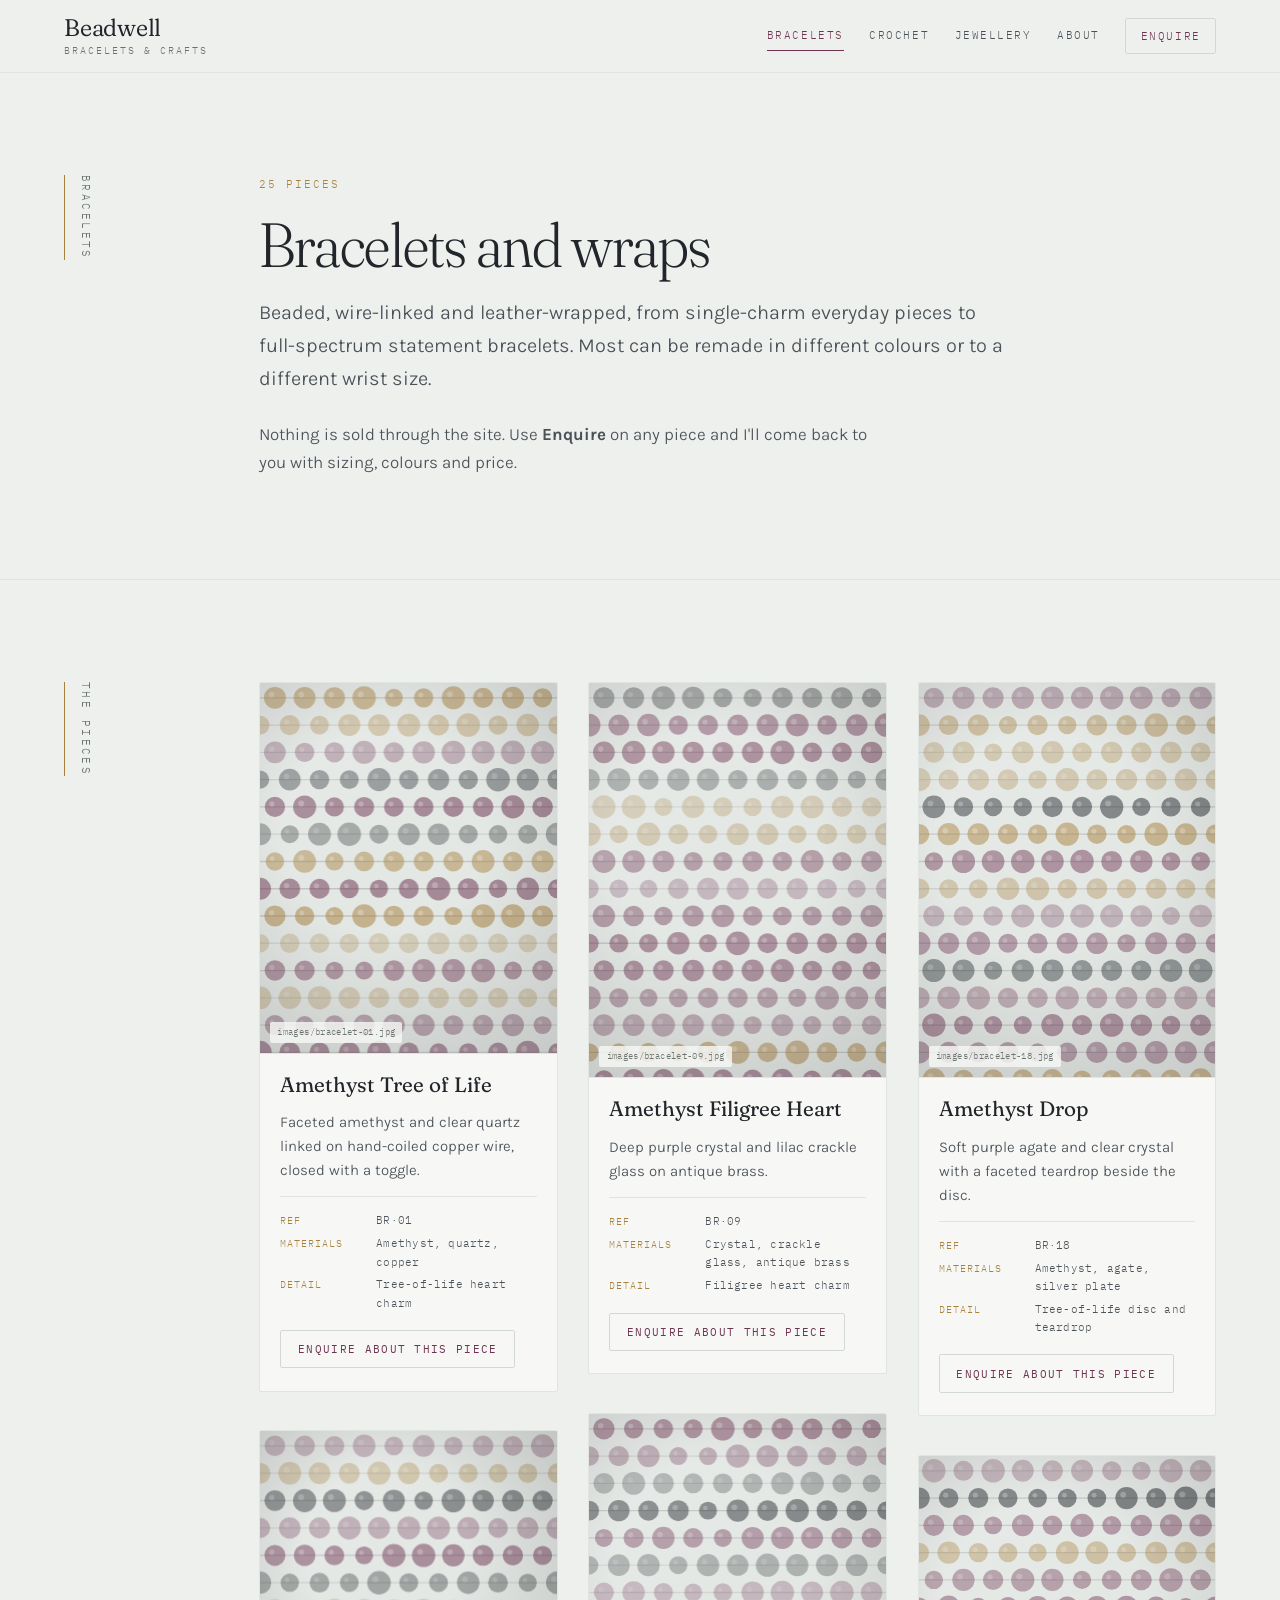
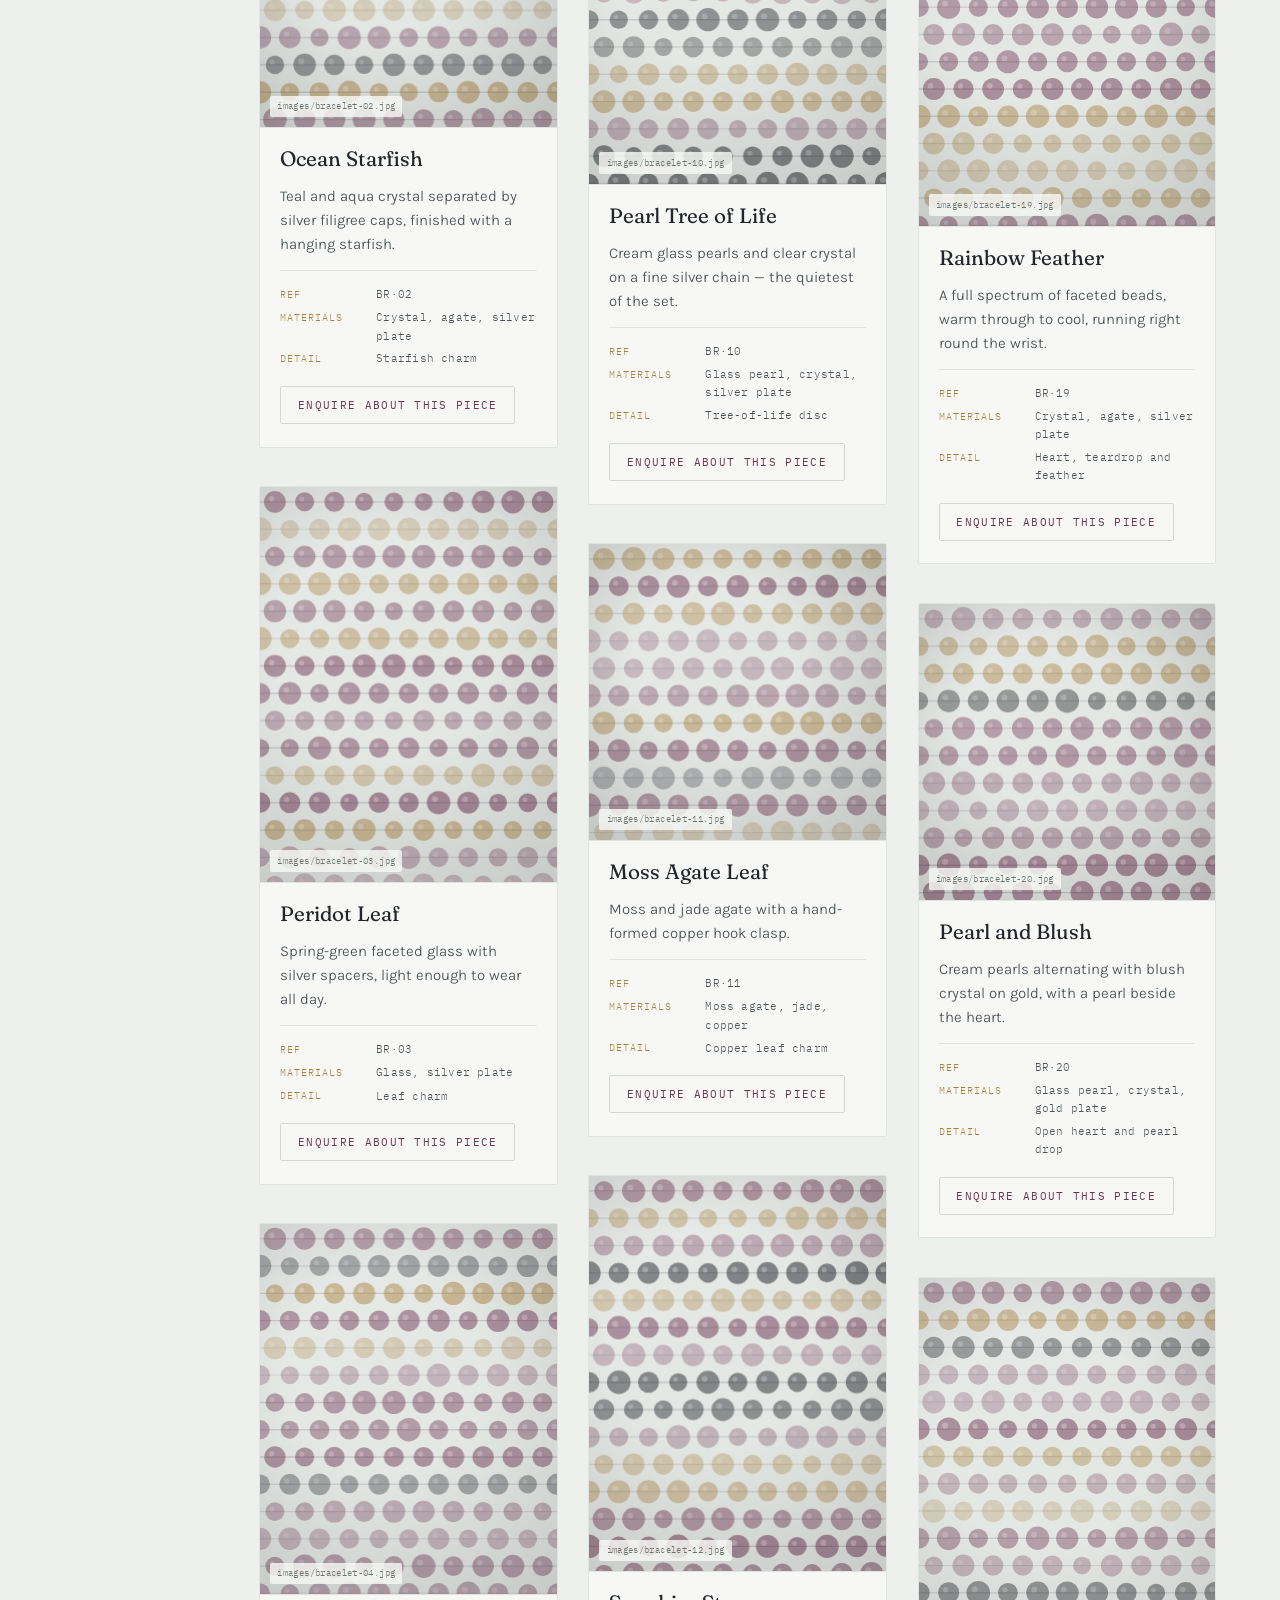
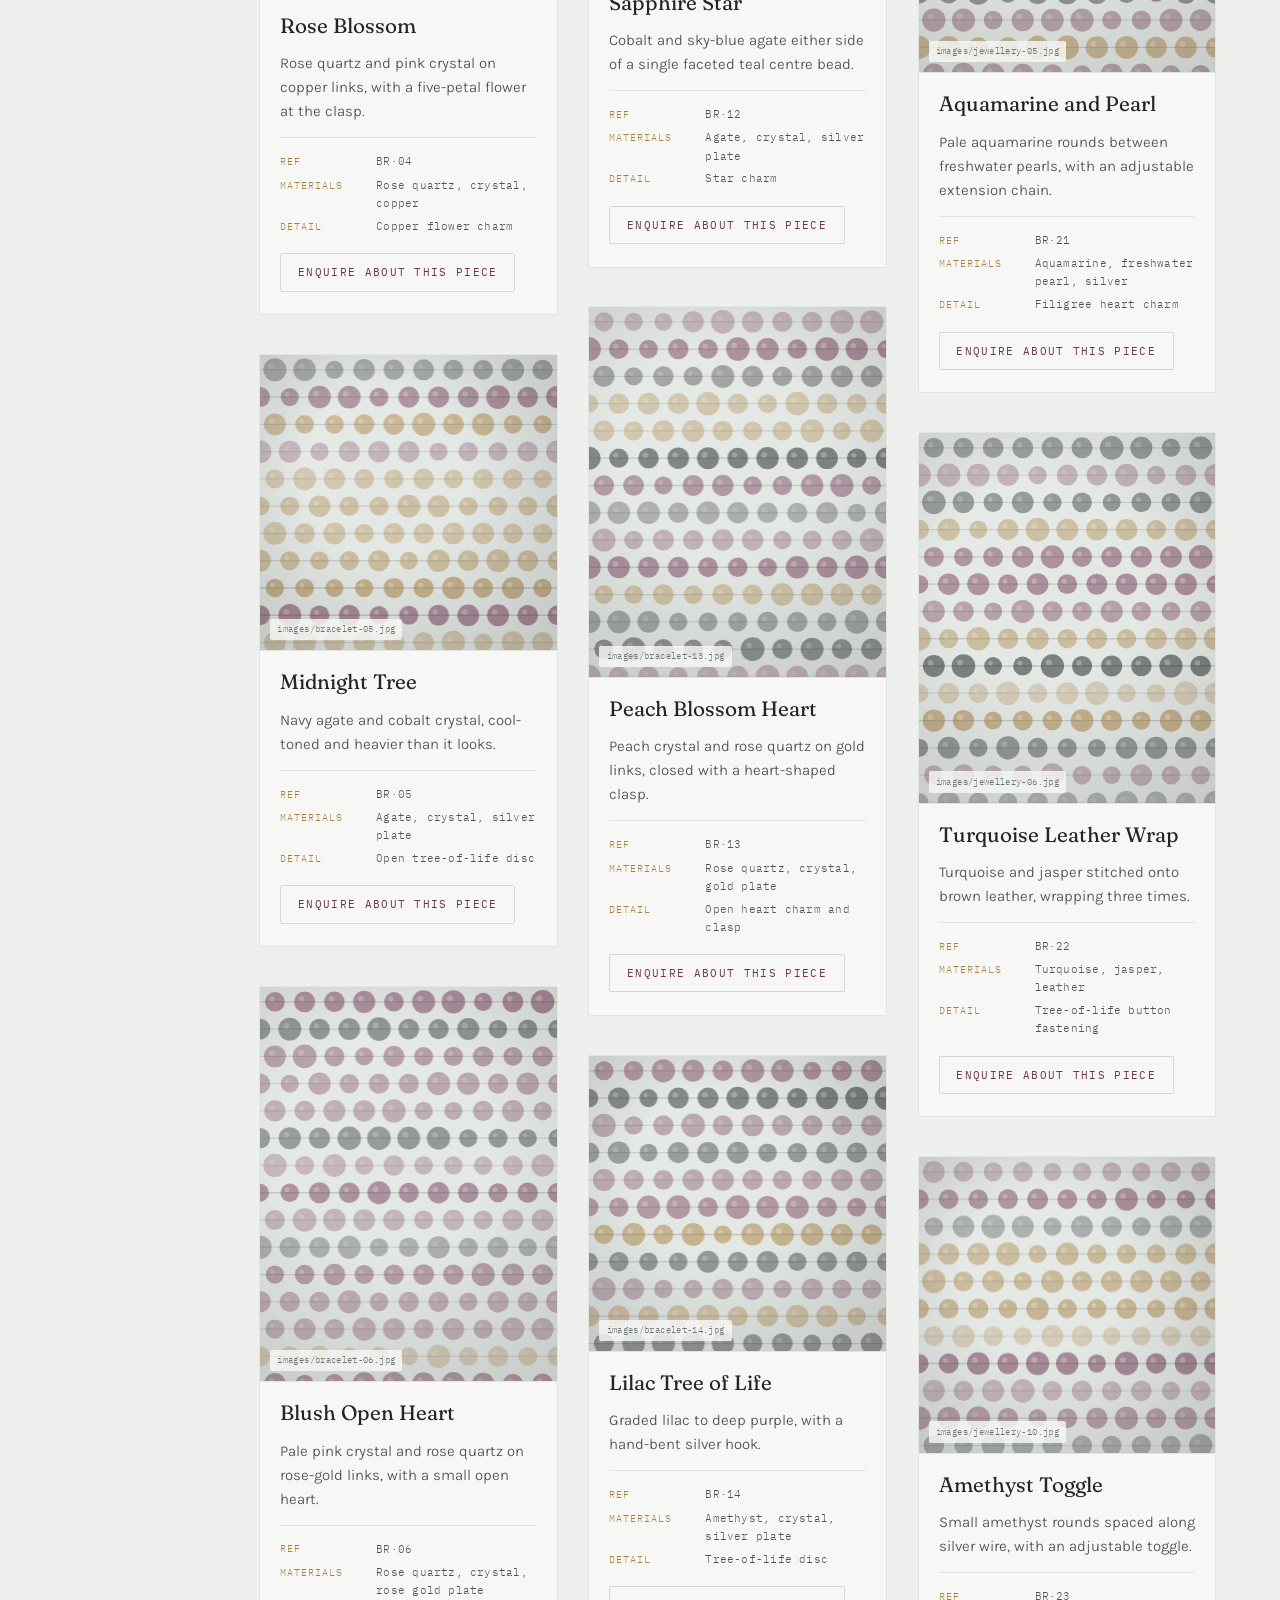
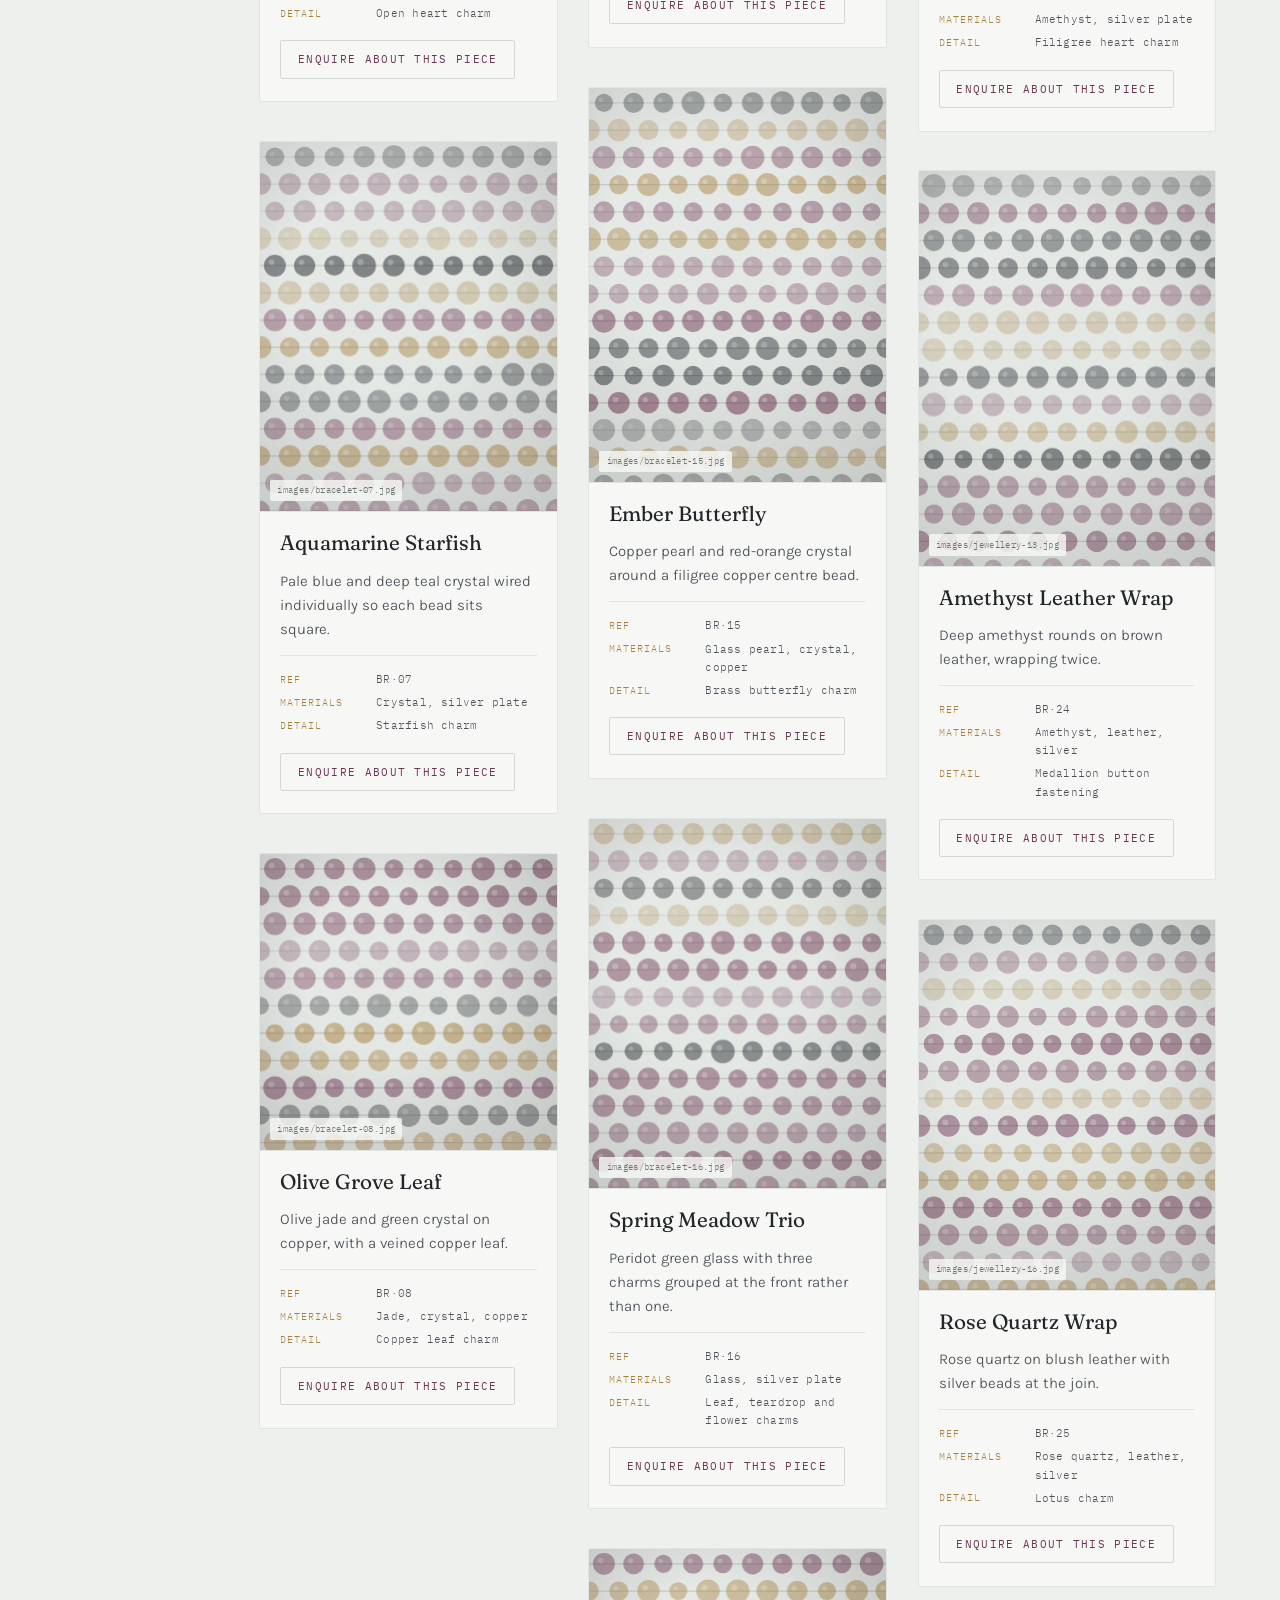
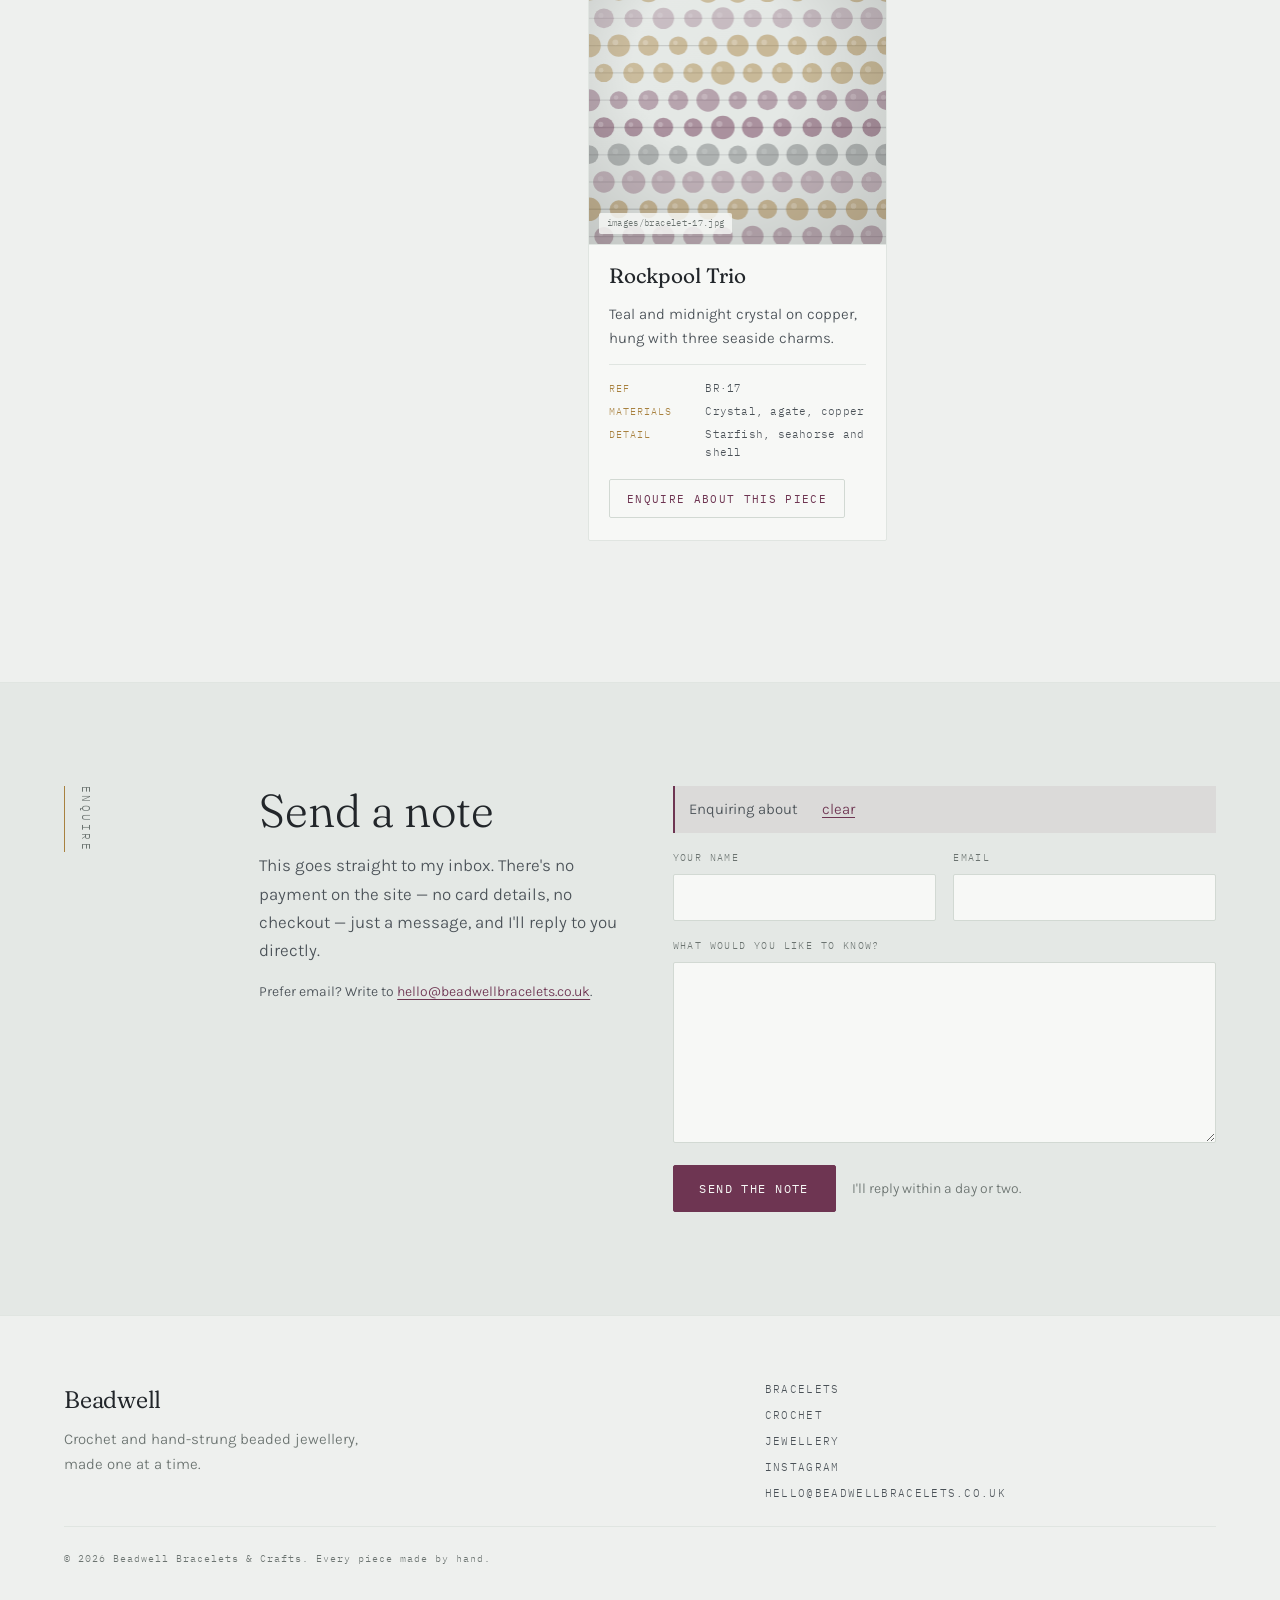
==== bracelets.html @ c95c4963 "Split the collection into a page per category The single filtered page becomes four:  - index.html  " ====
<!doctype html>
<html lang="en-GB">
<head>
<meta charset="utf-8">
<meta name="viewport" content="width=device-width, initial-scale=1">
<title>Bracelets — Beadwell Bracelets &amp; Crafts</title>
<meta name="description" content="Beaded, wire-linked and leather-wrapped, from single-charm everyday pieces to full-spectrum statement bracelets. Most can be remade in different colours or to a different wrist size.">
<meta name="theme-color" content="#EEF0EE">
<link rel="icon" href="data:image/svg+xml,%3Csvg xmlns='http://www.w3.org/2000/svg' viewBox='0 0 32 32'%3E%3Ccircle cx='16' cy='16' r='15' fill='%236E3552'/%3E%3Ccircle cx='16' cy='16' r='6.5' fill='none' stroke='%23EEF0EE' stroke-width='2.4'/%3E%3Ccircle cx='16' cy='5.5' r='2.6' fill='%23EEF0EE'/%3E%3C/svg%3E">
<link rel="preconnect" href="https://fonts.googleapis.com">
<link rel="preconnect" href="https://fonts.gstatic.com" crossorigin>
<link rel="stylesheet" href="https://fonts.googleapis.com/css2?family=Fraunces:SOFT,WONK,opsz,wght@0..100,0..1,9..144,300..700&family=Karla:wght@300..700&family=IBM+Plex+Mono:wght@400;500&display=swap">
<link rel="stylesheet" href="assets/style.css">
</head>
<body>

<a class="skip" href="#main">Skip to the main content</a>

<header class="site-head">
  <a class="wordmark" href="index.html">
    <span class="wordmark__main">Beadwell</span>
    <span class="wordmark__sub">Bracelets &amp; Crafts</span>
  </a>
  <nav class="site-nav" aria-label="Main">
    <a href="bracelets.html" aria-current="page">Bracelets</a>
    <a href="crochet.html">Crochet</a>
    <a href="jewellery.html">Jewellery</a>
    <a href="index.html#about">About</a>
    <a href="#enquire" class="nav-cta">Enquire</a>
  </nav>
</header>

<main id="main">

  <section class="section page-head">
    <div class="spine" aria-hidden="true"><span>Bracelets</span></div>
    <div class="section__body">
      <p class="eyebrow">25 pieces</p>
      <h1>Bracelets and wraps</h1>
      <p class="lede">Beaded, wire-linked and leather-wrapped, from single-charm everyday pieces to full-spectrum statement bracelets. Most can be remade in different colours or to a different wrist size.</p>
      <p class="note">Nothing is sold through the site. Use <strong>Enquire</strong> on any
        piece and I'll come back to you with sizing, colours and price.</p>
    </div>
  </section>

  <section class="section">
    <div class="spine" aria-hidden="true"><span>The pieces</span></div>
    <div class="section__body">
      <div class="grid">
        <article class="piece">
          <div class="piece__media ratio-45" style="--img:url('images/bracelet-01.jpg')">
            <canvas class="texture" data-texture="bead" data-seed="bracelet-01"></canvas>
            <span class="filehint">images/bracelet-01.jpg</span>
          </div>
          <div class="piece__body">
            <h3>Amethyst Tree of Life</h3>
            <p>Faceted amethyst and clear quartz linked on hand-coiled copper wire, closed with a toggle.</p>
            <dl class="spec">
              <div><dt>Ref</dt><dd>BR·01</dd></div>
              <div><dt>Materials</dt><dd>Amethyst, quartz, copper</dd></div>
              <div><dt>Detail</dt><dd>Tree-of-life heart charm</dd></div>
            </dl>
            <button type="button" class="enquire-btn" data-piece="Amethyst Tree of Life" data-ref="BR·01">Enquire about this piece</button>
          </div>
        </article>
        <article class="piece">
          <div class="piece__media ratio-11" style="--img:url('images/bracelet-02.jpg')">
            <canvas class="texture" data-texture="bead" data-seed="bracelet-02"></canvas>
            <span class="filehint">images/bracelet-02.jpg</span>
          </div>
          <div class="piece__body">
            <h3>Ocean Starfish</h3>
            <p>Teal and aqua crystal separated by silver filigree caps, finished with a hanging starfish.</p>
            <dl class="spec">
              <div><dt>Ref</dt><dd>BR·02</dd></div>
              <div><dt>Materials</dt><dd>Crystal, agate, silver plate</dd></div>
              <div><dt>Detail</dt><dd>Starfish charm</dd></div>
            </dl>
            <button type="button" class="enquire-btn" data-piece="Ocean Starfish" data-ref="BR·02">Enquire about this piece</button>
          </div>
        </article>
        <article class="piece">
          <div class="piece__media ratio-34" style="--img:url('images/bracelet-03.jpg')">
            <canvas class="texture" data-texture="bead" data-seed="bracelet-03"></canvas>
            <span class="filehint">images/bracelet-03.jpg</span>
          </div>
          <div class="piece__body">
            <h3>Peridot Leaf</h3>
            <p>Spring-green faceted glass with silver spacers, light enough to wear all day.</p>
            <dl class="spec">
              <div><dt>Ref</dt><dd>BR·03</dd></div>
              <div><dt>Materials</dt><dd>Glass, silver plate</dd></div>
              <div><dt>Detail</dt><dd>Leaf charm</dd></div>
            </dl>
            <button type="button" class="enquire-btn" data-piece="Peridot Leaf" data-ref="BR·03">Enquire about this piece</button>
          </div>
        </article>
        <article class="piece">
          <div class="piece__media ratio-45" style="--img:url('images/bracelet-04.jpg')">
            <canvas class="texture" data-texture="bead" data-seed="bracelet-04"></canvas>
            <span class="filehint">images/bracelet-04.jpg</span>
          </div>
          <div class="piece__body">
            <h3>Rose Blossom</h3>
            <p>Rose quartz and pink crystal on copper links, with a five-petal flower at the clasp.</p>
            <dl class="spec">
              <div><dt>Ref</dt><dd>BR·04</dd></div>
              <div><dt>Materials</dt><dd>Rose quartz, crystal, copper</dd></div>
              <div><dt>Detail</dt><dd>Copper flower charm</dd></div>
            </dl>
            <button type="button" class="enquire-btn" data-piece="Rose Blossom" data-ref="BR·04">Enquire about this piece</button>
          </div>
        </article>
        <article class="piece">
          <div class="piece__media ratio-11" style="--img:url('images/bracelet-05.jpg')">
            <canvas class="texture" data-texture="bead" data-seed="bracelet-05"></canvas>
            <span class="filehint">images/bracelet-05.jpg</span>
          </div>
          <div class="piece__body">
            <h3>Midnight Tree</h3>
            <p>Navy agate and cobalt crystal, cool-toned and heavier than it looks.</p>
            <dl class="spec">
              <div><dt>Ref</dt><dd>BR·05</dd></div>
              <div><dt>Materials</dt><dd>Agate, crystal, silver plate</dd></div>
              <div><dt>Detail</dt><dd>Open tree-of-life disc</dd></div>
            </dl>
            <button type="button" class="enquire-btn" data-piece="Midnight Tree" data-ref="BR·05">Enquire about this piece</button>
          </div>
        </article>
        <article class="piece">
          <div class="piece__media ratio-34" style="--img:url('images/bracelet-06.jpg')">
            <canvas class="texture" data-texture="bead" data-seed="bracelet-06"></canvas>
            <span class="filehint">images/bracelet-06.jpg</span>
          </div>
          <div class="piece__body">
            <h3>Blush Open Heart</h3>
            <p>Pale pink crystal and rose quartz on rose-gold links, with a small open heart.</p>
            <dl class="spec">
              <div><dt>Ref</dt><dd>BR·06</dd></div>
              <div><dt>Materials</dt><dd>Rose quartz, crystal, rose gold plate</dd></div>
              <div><dt>Detail</dt><dd>Open heart charm</dd></div>
            </dl>
            <button type="button" class="enquire-btn" data-piece="Blush Open Heart" data-ref="BR·06">Enquire about this piece</button>
          </div>
        </article>
        <article class="piece">
          <div class="piece__media ratio-45" style="--img:url('images/bracelet-07.jpg')">
            <canvas class="texture" data-texture="bead" data-seed="bracelet-07"></canvas>
            <span class="filehint">images/bracelet-07.jpg</span>
          </div>
          <div class="piece__body">
            <h3>Aquamarine Starfish</h3>
            <p>Pale blue and deep teal crystal wired individually so each bead sits square.</p>
            <dl class="spec">
              <div><dt>Ref</dt><dd>BR·07</dd></div>
              <div><dt>Materials</dt><dd>Crystal, silver plate</dd></div>
              <div><dt>Detail</dt><dd>Starfish charm</dd></div>
            </dl>
            <button type="button" class="enquire-btn" data-piece="Aquamarine Starfish" data-ref="BR·07">Enquire about this piece</button>
          </div>
        </article>
        <article class="piece">
          <div class="piece__media ratio-11" style="--img:url('images/bracelet-08.jpg')">
            <canvas class="texture" data-texture="bead" data-seed="bracelet-08"></canvas>
            <span class="filehint">images/bracelet-08.jpg</span>
          </div>
          <div class="piece__body">
            <h3>Olive Grove Leaf</h3>
            <p>Olive jade and green crystal on copper, with a veined copper leaf.</p>
            <dl class="spec">
              <div><dt>Ref</dt><dd>BR·08</dd></div>
              <div><dt>Materials</dt><dd>Jade, crystal, copper</dd></div>
              <div><dt>Detail</dt><dd>Copper leaf charm</dd></div>
            </dl>
            <button type="button" class="enquire-btn" data-piece="Olive Grove Leaf" data-ref="BR·08">Enquire about this piece</button>
          </div>
        </article>
        <article class="piece">
          <div class="piece__media ratio-34" style="--img:url('images/bracelet-09.jpg')">
            <canvas class="texture" data-texture="bead" data-seed="bracelet-09"></canvas>
            <span class="filehint">images/bracelet-09.jpg</span>
          </div>
          <div class="piece__body">
            <h3>Amethyst Filigree Heart</h3>
            <p>Deep purple crystal and lilac crackle glass on antique brass.</p>
            <dl class="spec">
              <div><dt>Ref</dt><dd>BR·09</dd></div>
              <div><dt>Materials</dt><dd>Crystal, crackle glass, antique brass</dd></div>
              <div><dt>Detail</dt><dd>Filigree heart charm</dd></div>
            </dl>
            <button type="button" class="enquire-btn" data-piece="Amethyst Filigree Heart" data-ref="BR·09">Enquire about this piece</button>
          </div>
        </article>
        <article class="piece">
          <div class="piece__media ratio-45" style="--img:url('images/bracelet-10.jpg')">
            <canvas class="texture" data-texture="bead" data-seed="bracelet-10"></canvas>
            <span class="filehint">images/bracelet-10.jpg</span>
          </div>
          <div class="piece__body">
            <h3>Pearl Tree of Life</h3>
            <p>Cream glass pearls and clear crystal on a fine silver chain — the quietest of the set.</p>
            <dl class="spec">
              <div><dt>Ref</dt><dd>BR·10</dd></div>
              <div><dt>Materials</dt><dd>Glass pearl, crystal, silver plate</dd></div>
              <div><dt>Detail</dt><dd>Tree-of-life disc</dd></div>
            </dl>
            <button type="button" class="enquire-btn" data-piece="Pearl Tree of Life" data-ref="BR·10">Enquire about this piece</button>
          </div>
        </article>
        <article class="piece">
          <div class="piece__media ratio-11" style="--img:url('images/bracelet-11.jpg')">
            <canvas class="texture" data-texture="bead" data-seed="bracelet-11"></canvas>
            <span class="filehint">images/bracelet-11.jpg</span>
          </div>
          <div class="piece__body">
            <h3>Moss Agate Leaf</h3>
            <p>Moss and jade agate with a hand-formed copper hook clasp.</p>
            <dl class="spec">
              <div><dt>Ref</dt><dd>BR·11</dd></div>
              <div><dt>Materials</dt><dd>Moss agate, jade, copper</dd></div>
              <div><dt>Detail</dt><dd>Copper leaf charm</dd></div>
            </dl>
            <button type="button" class="enquire-btn" data-piece="Moss Agate Leaf" data-ref="BR·11">Enquire about this piece</button>
          </div>
        </article>
        <article class="piece">
          <div class="piece__media ratio-34" style="--img:url('images/bracelet-12.jpg')">
            <canvas class="texture" data-texture="bead" data-seed="bracelet-12"></canvas>
            <span class="filehint">images/bracelet-12.jpg</span>
          </div>
          <div class="piece__body">
            <h3>Sapphire Star</h3>
            <p>Cobalt and sky-blue agate either side of a single faceted teal centre bead.</p>
            <dl class="spec">
              <div><dt>Ref</dt><dd>BR·12</dd></div>
              <div><dt>Materials</dt><dd>Agate, crystal, silver plate</dd></div>
              <div><dt>Detail</dt><dd>Star charm</dd></div>
            </dl>
            <button type="button" class="enquire-btn" data-piece="Sapphire Star" data-ref="BR·12">Enquire about this piece</button>
          </div>
        </article>
        <article class="piece">
          <div class="piece__media ratio-45" style="--img:url('images/bracelet-13.jpg')">
            <canvas class="texture" data-texture="bead" data-seed="bracelet-13"></canvas>
            <span class="filehint">images/bracelet-13.jpg</span>
          </div>
          <div class="piece__body">
            <h3>Peach Blossom Heart</h3>
            <p>Peach crystal and rose quartz on gold links, closed with a heart-shaped clasp.</p>
            <dl class="spec">
              <div><dt>Ref</dt><dd>BR·13</dd></div>
              <div><dt>Materials</dt><dd>Rose quartz, crystal, gold plate</dd></div>
              <div><dt>Detail</dt><dd>Open heart charm and clasp</dd></div>
            </dl>
            <button type="button" class="enquire-btn" data-piece="Peach Blossom Heart" data-ref="BR·13">Enquire about this piece</button>
          </div>
        </article>
        <article class="piece">
          <div class="piece__media ratio-11" style="--img:url('images/bracelet-14.jpg')">
            <canvas class="texture" data-texture="bead" data-seed="bracelet-14"></canvas>
            <span class="filehint">images/bracelet-14.jpg</span>
          </div>
          <div class="piece__body">
            <h3>Lilac Tree of Life</h3>
            <p>Graded lilac to deep purple, with a hand-bent silver hook.</p>
            <dl class="spec">
              <div><dt>Ref</dt><dd>BR·14</dd></div>
              <div><dt>Materials</dt><dd>Amethyst, crystal, silver plate</dd></div>
              <div><dt>Detail</dt><dd>Tree-of-life disc</dd></div>
            </dl>
            <button type="button" class="enquire-btn" data-piece="Lilac Tree of Life" data-ref="BR·14">Enquire about this piece</button>
          </div>
        </article>
        <article class="piece">
          <div class="piece__media ratio-34" style="--img:url('images/bracelet-15.jpg')">
            <canvas class="texture" data-texture="bead" data-seed="bracelet-15"></canvas>
            <span class="filehint">images/bracelet-15.jpg</span>
          </div>
          <div class="piece__body">
            <h3>Ember Butterfly</h3>
            <p>Copper pearl and red-orange crystal around a filigree copper centre bead.</p>
            <dl class="spec">
              <div><dt>Ref</dt><dd>BR·15</dd></div>
              <div><dt>Materials</dt><dd>Glass pearl, crystal, copper</dd></div>
              <div><dt>Detail</dt><dd>Brass butterfly charm</dd></div>
            </dl>
            <button type="button" class="enquire-btn" data-piece="Ember Butterfly" data-ref="BR·15">Enquire about this piece</button>
          </div>
        </article>
        <article class="piece">
          <div class="piece__media ratio-45" style="--img:url('images/bracelet-16.jpg')">
            <canvas class="texture" data-texture="bead" data-seed="bracelet-16"></canvas>
            <span class="filehint">images/bracelet-16.jpg</span>
          </div>
          <div class="piece__body">
            <h3>Spring Meadow Trio</h3>
            <p>Peridot green glass with three charms grouped at the front rather than one.</p>
            <dl class="spec">
              <div><dt>Ref</dt><dd>BR·16</dd></div>
              <div><dt>Materials</dt><dd>Glass, silver plate</dd></div>
              <div><dt>Detail</dt><dd>Leaf, teardrop and flower charms</dd></div>
            </dl>
            <button type="button" class="enquire-btn" data-piece="Spring Meadow Trio" data-ref="BR·16">Enquire about this piece</button>
          </div>
        </article>
        <article class="piece">
          <div class="piece__media ratio-11" style="--img:url('images/bracelet-17.jpg')">
            <canvas class="texture" data-texture="bead" data-seed="bracelet-17"></canvas>
            <span class="filehint">images/bracelet-17.jpg</span>
          </div>
          <div class="piece__body">
            <h3>Rockpool Trio</h3>
            <p>Teal and midnight crystal on copper, hung with three seaside charms.</p>
            <dl class="spec">
              <div><dt>Ref</dt><dd>BR·17</dd></div>
              <div><dt>Materials</dt><dd>Crystal, agate, copper</dd></div>
              <div><dt>Detail</dt><dd>Starfish, seahorse and shell</dd></div>
            </dl>
            <button type="button" class="enquire-btn" data-piece="Rockpool Trio" data-ref="BR·17">Enquire about this piece</button>
          </div>
        </article>
        <article class="piece">
          <div class="piece__media ratio-34" style="--img:url('images/bracelet-18.jpg')">
            <canvas class="texture" data-texture="bead" data-seed="bracelet-18"></canvas>
            <span class="filehint">images/bracelet-18.jpg</span>
          </div>
          <div class="piece__body">
            <h3>Amethyst Drop</h3>
            <p>Soft purple agate and clear crystal with a faceted teardrop beside the disc.</p>
            <dl class="spec">
              <div><dt>Ref</dt><dd>BR·18</dd></div>
              <div><dt>Materials</dt><dd>Amethyst, agate, silver plate</dd></div>
              <div><dt>Detail</dt><dd>Tree-of-life disc and teardrop</dd></div>
            </dl>
            <button type="button" class="enquire-btn" data-piece="Amethyst Drop" data-ref="BR·18">Enquire about this piece</button>
          </div>
        </article>
        <article class="piece">
          <div class="piece__media ratio-45" style="--img:url('images/bracelet-19.jpg')">
            <canvas class="texture" data-texture="bead" data-seed="bracelet-19"></canvas>
            <span class="filehint">images/bracelet-19.jpg</span>
          </div>
          <div class="piece__body">
            <h3>Rainbow Feather</h3>
            <p>A full spectrum of faceted beads, warm through to cool, running right round the wrist.</p>
            <dl class="spec">
              <div><dt>Ref</dt><dd>BR·19</dd></div>
              <div><dt>Materials</dt><dd>Crystal, agate, silver plate</dd></div>
              <div><dt>Detail</dt><dd>Heart, teardrop and feather</dd></div>
            </dl>
            <button type="button" class="enquire-btn" data-piece="Rainbow Feather" data-ref="BR·19">Enquire about this piece</button>
          </div>
        </article>
        <article class="piece">
          <div class="piece__media ratio-11" style="--img:url('images/bracelet-20.jpg')">
            <canvas class="texture" data-texture="bead" data-seed="bracelet-20"></canvas>
            <span class="filehint">images/bracelet-20.jpg</span>
          </div>
          <div class="piece__body">
            <h3>Pearl and Blush</h3>
            <p>Cream pearls alternating with blush crystal on gold, with a pearl beside the heart.</p>
            <dl class="spec">
              <div><dt>Ref</dt><dd>BR·20</dd></div>
              <div><dt>Materials</dt><dd>Glass pearl, crystal, gold plate</dd></div>
              <div><dt>Detail</dt><dd>Open heart and pearl drop</dd></div>
            </dl>
            <button type="button" class="enquire-btn" data-piece="Pearl and Blush" data-ref="BR·20">Enquire about this piece</button>
          </div>
        </article>
        <article class="piece">
          <div class="piece__media ratio-34" style="--img:url('images/jewellery-05.jpg')">
            <canvas class="texture" data-texture="bead" data-seed="jewellery-05"></canvas>
            <span class="filehint">images/jewellery-05.jpg</span>
          </div>
          <div class="piece__body">
            <h3>Aquamarine and Pearl</h3>
            <p>Pale aquamarine rounds between freshwater pearls, with an adjustable extension chain.</p>
            <dl class="spec">
              <div><dt>Ref</dt><dd>BR·21</dd></div>
              <div><dt>Materials</dt><dd>Aquamarine, freshwater pearl, silver</dd></div>
              <div><dt>Detail</dt><dd>Filigree heart charm</dd></div>
            </dl>
            <button type="button" class="enquire-btn" data-piece="Aquamarine and Pearl" data-ref="BR·21">Enquire about this piece</button>
          </div>
        </article>
        <article class="piece">
          <div class="piece__media ratio-45" style="--img:url('images/jewellery-06.jpg')">
            <canvas class="texture" data-texture="bead" data-seed="jewellery-06"></canvas>
            <span class="filehint">images/jewellery-06.jpg</span>
          </div>
          <div class="piece__body">
            <h3>Turquoise Leather Wrap</h3>
            <p>Turquoise and jasper stitched onto brown leather, wrapping three times.</p>
            <dl class="spec">
              <div><dt>Ref</dt><dd>BR·22</dd></div>
              <div><dt>Materials</dt><dd>Turquoise, jasper, leather</dd></div>
              <div><dt>Detail</dt><dd>Tree-of-life button fastening</dd></div>
            </dl>
            <button type="button" class="enquire-btn" data-piece="Turquoise Leather Wrap" data-ref="BR·22">Enquire about this piece</button>
          </div>
        </article>
        <article class="piece">
          <div class="piece__media ratio-11" style="--img:url('images/jewellery-10.jpg')">
            <canvas class="texture" data-texture="bead" data-seed="jewellery-10"></canvas>
            <span class="filehint">images/jewellery-10.jpg</span>
          </div>
          <div class="piece__body">
            <h3>Amethyst Toggle</h3>
            <p>Small amethyst rounds spaced along silver wire, with an adjustable toggle.</p>
            <dl class="spec">
              <div><dt>Ref</dt><dd>BR·23</dd></div>
              <div><dt>Materials</dt><dd>Amethyst, silver plate</dd></div>
              <div><dt>Detail</dt><dd>Filigree heart charm</dd></div>
            </dl>
            <button type="button" class="enquire-btn" data-piece="Amethyst Toggle" data-ref="BR·23">Enquire about this piece</button>
          </div>
        </article>
        <article class="piece">
          <div class="piece__media ratio-34" style="--img:url('images/jewellery-13.jpg')">
            <canvas class="texture" data-texture="bead" data-seed="jewellery-13"></canvas>
            <span class="filehint">images/jewellery-13.jpg</span>
          </div>
          <div class="piece__body">
            <h3>Amethyst Leather Wrap</h3>
            <p>Deep amethyst rounds on brown leather, wrapping twice.</p>
            <dl class="spec">
              <div><dt>Ref</dt><dd>BR·24</dd></div>
              <div><dt>Materials</dt><dd>Amethyst, leather, silver</dd></div>
              <div><dt>Detail</dt><dd>Medallion button fastening</dd></div>
            </dl>
            <button type="button" class="enquire-btn" data-piece="Amethyst Leather Wrap" data-ref="BR·24">Enquire about this piece</button>
          </div>
        </article>
        <article class="piece">
          <div class="piece__media ratio-45" style="--img:url('images/jewellery-16.jpg')">
            <canvas class="texture" data-texture="bead" data-seed="jewellery-16"></canvas>
            <span class="filehint">images/jewellery-16.jpg</span>
          </div>
          <div class="piece__body">
            <h3>Rose Quartz Wrap</h3>
            <p>Rose quartz on blush leather with silver beads at the join.</p>
            <dl class="spec">
              <div><dt>Ref</dt><dd>BR·25</dd></div>
              <div><dt>Materials</dt><dd>Rose quartz, leather, silver</dd></div>
              <div><dt>Detail</dt><dd>Lotus charm</dd></div>
            </dl>
            <button type="button" class="enquire-btn" data-piece="Rose Quartz Wrap" data-ref="BR·25">Enquire about this piece</button>
          </div>
        </article>
      </div>
    </div>
  </section>

  <section id="enquire" class="section section--alt">
    <div class="spine" aria-hidden="true"><span>Enquire</span></div>
    <div class="section__body enquire">
      <div class="enquire__intro">
        <h2>Send a note</h2>
        <p>This goes straight to my inbox. There's no payment on the site — no card
          details, no checkout — just a message, and I'll reply to you directly.</p>
        <p class="fineprint">Prefer email? Write to
          <!-- EDIT: swap this for your real address. -->
          <a href="mailto:hello@beadwellbracelets.co.uk">hello@beadwellbracelets.co.uk</a>.</p>
      </div>

      <form class="form" name="enquiry" method="POST" data-netlify="true" netlify-honeypot="bot-field" action="/thanks.html">
        <input type="hidden" name="form-name" value="enquiry">
        <p class="hp"><label>Leave this empty <input name="bot-field" tabindex="-1" autocomplete="off"></label></p>

        <div class="field-row" id="about-piece" hidden>
          <p class="about-piece__label">
            Enquiring about <strong id="about-piece__name"></strong>
            <span class="mono" id="about-piece__ref"></span>
            <button type="button" class="linkish" id="clear-piece">clear</button>
          </p>
          <input type="hidden" name="piece" id="piece-field" value="">
        </div>

        <div class="field-row two">
          <p class="field">
            <label for="name">Your name</label>
            <input id="name" name="name" type="text" autocomplete="name" required>
          </p>
          <p class="field">
            <label for="email">Email</label>
            <input id="email" name="email" type="email" autocomplete="email" required>
          </p>
        </div>

        <p class="field">
          <label for="message">What would you like to know?</label>
          <textarea id="message" name="message" rows="6" required></textarea>
        </p>

        <div class="form__foot">
          <button type="submit" class="btn btn--solid">Send the note</button>
          <span class="fineprint">I'll reply within a day or two.</span>
        </div>
        <p class="form__status" id="form-status" role="status" hidden></p>
      </form>
    </div>
  </section>

</main>

<footer class="site-foot">
  <div class="site-foot__brand">
    <span class="wordmark__main">Beadwell</span>
    <p>Crochet and hand-strung beaded jewellery, made one at a time.</p>
  </div>
  <nav class="site-foot__links" aria-label="Footer">
    <a href="bracelets.html">Bracelets</a>
    <a href="crochet.html">Crochet</a>
    <a href="jewellery.html">Jewellery</a>
    <!-- EDIT: point this at your real Instagram handle, or delete the line. -->
    <a href="https://instagram.com/" rel="me noopener" target="_blank">Instagram</a>
    <a href="mailto:hello@beadwellbracelets.co.uk">hello@beadwellbracelets.co.uk</a>
  </nav>
  <p class="site-foot__legal">© <span id="year">2026</span> Beadwell Bracelets &amp; Crafts. Every piece made by hand.</p>
</footer>

<script src="assets/app.js"></script>
</body>
</html>
---- assets/style.css ----
/* ============================================================
   Beadwell Bracelets & Crafts
   Palette is defined once as tokens below. Change a colour here
   and it changes everywhere on the site.
   ============================================================ */

:root {
  /* Light — cool chalk ground, damson accent, brass hairlines */
  --paper:      #EEF0EE;
  --paper-2:    #E4E8E5;
  --card:       #F7F8F6;
  --ink:        #22262A;
  --ink-soft:   #4A5157;
  --muted:      #6B7370;
  --line:       #D2D9D3;
  --line-soft:  #E0E5E1;
  --accent:     #6E3552;
  --accent-ink: #F7F8F6;   /* text on top of --accent */
  --accent-dim: #8E5271;
  --brass:      #A8813F;

  --font-display: "Fraunces", "Iowan Old Style", Georgia, serif;
  --font-body:    "Karla", "Helvetica Neue", Arial, sans-serif;
  --font-mono:    "IBM Plex Mono", ui-monospace, "SFMono-Regular", Menlo, monospace;

  --measure: 62ch;
  --gutter: clamp(1.25rem, 5vw, 5rem);
  --gap: clamp(1.25rem, 2.4vw, 2rem);
  --radius: 2px;

  color-scheme: light;
}

/* Dark: applies for a dark OS unless the viewer explicitly chose light */
@media (prefers-color-scheme: dark) {
  :root:not([data-theme="light"]) {
    --paper:      #15181A;
    --paper-2:    #1B1F21;
    --card:       #1F2426;
    --ink:        #E7EBE8;
    --ink-soft:   #BFC7C2;
    --muted:      #939C97;
    --line:       #2E3538;
    --line-soft:  #262C2E;
    --accent:     #D294B1;
    --accent-ink: #1A1013;
    --accent-dim: #B97D9C;
    --brass:      #C9A566;
    color-scheme: dark;
  }
}

/* ...and again for an explicit dark choice, so the toggle wins either way */
:root[data-theme="dark"] {
  --paper:      #15181A;
  --paper-2:    #1B1F21;
  --card:       #1F2426;
  --ink:        #E7EBE8;
  --ink-soft:   #BFC7C2;
  --muted:      #939C97;
  --line:       #2E3538;
  --line-soft:  #262C2E;
  --accent:     #D294B1;
  --accent-ink: #1A1013;
  --accent-dim: #B97D9C;
  --brass:      #C9A566;
  color-scheme: dark;
}

/* ── Base ──────────────────────────────────────────────── */

*, *::before, *::after { box-sizing: border-box; }

html { scroll-behavior: smooth; scroll-padding-top: 5.5rem; }

body {
  margin: 0;
  background: var(--paper);
  color: var(--ink);
  font-family: var(--font-body);
  font-size: 1.0625rem;
  line-height: 1.65;
  font-weight: 350;
  -webkit-font-smoothing: antialiased;
}

h1, h2, h3 {
  font-family: var(--font-display);
  font-weight: 400;
  font-variation-settings: "SOFT" 40, "WONK" 1;
  line-height: 1.08;
  text-wrap: balance;
  margin: 0;
}

p { margin: 0; }
img { max-width: 100%; display: block; }

a { color: var(--accent); text-decoration-thickness: 1px; text-underline-offset: 3px; }
a:hover { color: var(--accent-dim); }

:focus-visible {
  outline: 2px solid var(--accent);
  outline-offset: 3px;
  border-radius: var(--radius);
}

.skip {
  position: absolute; left: -9999px;
  background: var(--accent); color: var(--accent-ink);
  padding: .75rem 1rem; z-index: 100;
}
.skip:focus { left: 1rem; top: 1rem; }

/* ── Small shared bits ─────────────────────────────────── */

.eyebrow {
  font-family: var(--font-mono);
  font-size: .6875rem;
  letter-spacing: .18em;
  text-transform: uppercase;
  color: var(--brass);
  margin: 0;
}

.mono { font-family: var(--font-mono); font-size: .7rem; letter-spacing: .06em; }

.note, .lede { color: var(--ink-soft); max-width: var(--measure); }
.lede { font-size: clamp(1.0625rem, 1.6vw, 1.25rem); }

.fineprint { font-size: .875rem; color: var(--muted); }

.linkish {
  background: none; border: 0; padding: 0;
  font: inherit; color: var(--accent); cursor: pointer;
  text-decoration: underline; text-underline-offset: 3px;
}

.btn {
  display: inline-flex; align-items: center; justify-content: center;
  font-family: var(--font-mono);
  font-size: .75rem; letter-spacing: .12em; text-transform: uppercase;
  padding: .95rem 1.6rem;
  border-radius: var(--radius);
  border: 1px solid var(--accent);
  text-decoration: none;
  cursor: pointer;
  transition: background-color .2s ease, color .2s ease, transform .2s ease;
}
.btn--solid { background: var(--accent); color: var(--accent-ink); }
.btn--solid:hover { background: var(--accent-dim); border-color: var(--accent-dim); color: var(--accent-ink); transform: translateY(-1px); }
.btn--ghost { background: transparent; color: var(--accent); }
.btn--ghost:hover { background: color-mix(in srgb, var(--accent) 10%, transparent); color: var(--accent); }

/* ── Header ────────────────────────────────────────────── */

.site-head {
  position: sticky; top: 0; z-index: 50;
  display: flex; align-items: center; justify-content: space-between;
  gap: 1rem;
  padding: 1rem var(--gutter);
  background: color-mix(in srgb, var(--paper) 88%, transparent);
  backdrop-filter: blur(10px);
  border-bottom: 1px solid var(--line-soft);
}

.wordmark { text-decoration: none; color: var(--ink); display: grid; line-height: 1; }
.wordmark__main {
  font-family: var(--font-display);
  font-variation-settings: "SOFT" 60, "WONK" 1, "opsz" 40;
  font-size: 1.5rem; letter-spacing: -.01em;
}
.wordmark__sub {
  font-family: var(--font-mono);
  font-size: .625rem; letter-spacing: .2em; text-transform: uppercase;
  color: var(--muted); margin-top: .35rem;
}

.site-nav { display: flex; align-items: center; gap: clamp(.9rem, 2vw, 1.9rem); }
.site-nav a {
  font-family: var(--font-mono);
  font-size: .6875rem; letter-spacing: .14em; text-transform: uppercase;
  color: var(--ink-soft); text-decoration: none;
  padding: .35rem 0;
  border-bottom: 1px solid transparent;
}
.site-nav a:hover { color: var(--accent); border-bottom-color: var(--accent); }
.site-nav .nav-cta {
  border: 1px solid var(--line);
  border-radius: var(--radius);
  padding: .5rem .9rem;
  color: var(--accent);
}
.site-nav .nav-cta:hover { background: var(--accent); color: var(--accent-ink); border-color: var(--accent); }

@media (max-width: 33rem) {
  .site-nav a:not(.nav-cta) { display: none; }
}

/* ── Hero ──────────────────────────────────────────────── */

.hero {
  display: grid;
  gap: clamp(2rem, 5vw, 4rem);
  align-items: center;
  padding: clamp(3rem, 9vw, 7rem) var(--gutter) clamp(3rem, 7vw, 5.5rem);
  border-bottom: 1px solid var(--line-soft);
}
@media (min-width: 60rem) {
  .hero { grid-template-columns: 1.15fr .85fr; }
}

.hero__text { display: flex; flex-direction: column; gap: 1.5rem; align-items: flex-start; }

.hero h1 {
  font-size: clamp(2.6rem, 6.4vw, 5rem);
  font-variation-settings: "SOFT" 50, "WONK" 1, "opsz" 120;
  font-weight: 300;
  max-width: 15ch;
  letter-spacing: -.015em;
}

.hero__actions { display: flex; flex-wrap: wrap; gap: .75rem; }

.hero__swatch { margin: 0; }
.hero__swatch canvas {
  width: 100%;
  aspect-ratio: 4 / 3;
  display: block;
  border: 1px solid var(--line);
  border-radius: var(--radius);
}

/* ── Section shell (spine + body) ──────────────────────── */

.section {
  display: grid;
  gap: var(--gap);
  padding: clamp(3.5rem, 8vw, 6.5rem) var(--gutter);
  border-bottom: 1px solid var(--line-soft);
}
.section--alt { background: var(--paper-2); }

@media (min-width: 64rem) {
  .section { grid-template-columns: 9rem minmax(0, 1fr); gap: clamp(2rem, 4vw, 4rem); }
}

.spine { display: none; }
@media (min-width: 64rem) {
  .spine { display: block; }
  .spine span {
    position: sticky; top: 8rem;
    display: block;
    writing-mode: vertical-rl;
    font-family: var(--font-mono);
    font-size: .6875rem; letter-spacing: .22em; text-transform: uppercase;
    color: var(--muted);
    padding-left: .75rem;
    border-left: 1px solid var(--brass);
  }
}

.section__body { display: flex; flex-direction: column; gap: clamp(1.75rem, 3.5vw, 2.75rem); min-width: 0; }
.section__head { display: flex; flex-direction: column; gap: 1rem; }
.section__head h2 { font-size: clamp(1.9rem, 3.6vw, 3rem); font-weight: 300; letter-spacing: -.01em; }

/* ── Category cards (landing page) ─────────────────────── */

.cats { display: grid; gap: var(--gap); }
@media (min-width: 46rem) { .cats { grid-template-columns: repeat(3, 1fr); } }

.cat {
  display: flex; flex-direction: column;
  text-decoration: none;
  color: var(--ink);
  background: var(--card);
  border: 1px solid var(--line-soft);
  border-radius: var(--radius);
  overflow: hidden;
  transition: border-color .25s ease, transform .25s ease;
}
.cat:hover { border-color: var(--accent); transform: translateY(-3px); color: var(--ink); }
.cat .piece__media { border-bottom: 1px solid var(--line-soft); }
.cat__body { display: flex; flex-direction: column; gap: .6rem; padding: 1.25rem 1.25rem 1.5rem; }
.cat__body h3 {
  font-size: 1.6rem;
  font-variation-settings: "SOFT" 50, "WONK" 1, "opsz" 32;
}
.cat__body > p { font-size: .9375rem; color: var(--ink-soft); line-height: 1.6; }
.cat__go {
  margin-top: .35rem;
  font-family: var(--font-mono);
  font-size: .6875rem; letter-spacing: .12em; text-transform: uppercase;
  color: var(--accent);
}
.cat:hover .cat__go { color: var(--accent-dim); }

/* ── Category page header ──────────────────────────────── */

.page-head .section__body { gap: 1.1rem; }
.page-head h1 {
  font-size: clamp(2.3rem, 5vw, 3.9rem);
  font-weight: 300;
  font-variation-settings: "SOFT" 50, "WONK" 1, "opsz" 90;
  letter-spacing: -.015em;
  max-width: 18ch;
}
.page-head .note { padding-top: .5rem; }

/* Mark the page you're on in the nav */
.site-nav a[aria-current="page"] { color: var(--accent); border-bottom-color: var(--accent); }

/* ── Gallery: true masonry via CSS columns ─────────────── */

.grid { columns: 1; column-gap: var(--gap); }
@media (min-width: 40rem) { .grid { columns: 2; } }
@media (min-width: 74rem) { .grid { columns: 3; } }

.piece {
  break-inside: avoid;
  -webkit-column-break-inside: avoid;
  display: inline-block;
  width: 100%;
  margin: 0 0 var(--gap);
  background: var(--card);
  border: 1px solid var(--line-soft);
  border-radius: var(--radius);
  overflow: hidden;
  transition: border-color .25s ease, transform .25s ease;
}
.piece:hover { border-color: var(--line); transform: translateY(-2px); }
.piece[hidden] { display: none; }

.piece__media {
  position: relative;
  overflow: hidden;
  background: var(--paper-2);
  border-bottom: 1px solid var(--line-soft);
}
.ratio-45 { aspect-ratio: 4 / 5; }
.ratio-11 { aspect-ratio: 1 / 1; }
.ratio-34 { aspect-ratio: 3 / 4; }

.piece__media canvas { position: absolute; inset: 0; width: 100%; height: 100%; display: block; }

/* The real photo sits on top of the generated texture.
   If images/<name>.jpg doesn't exist yet, this layer simply
   doesn't paint and the woven texture shows through. */
.piece__media::after {
  content: "";
  position: absolute; inset: 0;
  background-image: var(--img);
  background-size: cover;
  background-position: center;
  transition: transform .5s ease;
}
.piece:hover .piece__media::after { transform: scale(1.03); }

/* Filename hint — covered up the moment a real photo is added */
.filehint {
  position: absolute; left: .625rem; bottom: .625rem; z-index: 1;
  font-family: var(--font-mono); font-size: .5625rem; letter-spacing: .04em;
  color: var(--muted);
  background: color-mix(in srgb, var(--card) 82%, transparent);
  padding: .2rem .45rem;
  border-radius: var(--radius);
}

.piece__body { display: flex; flex-direction: column; gap: .875rem; padding: 1.25rem 1.25rem 1.4rem; }
.piece__body h3 {
  font-size: 1.3rem;
  font-variation-settings: "SOFT" 50, "WONK" 1, "opsz" 24;
}
.piece__body > p { font-size: .9375rem; color: var(--ink-soft); line-height: 1.6; }

/* Spec block — the "colour card" idea */
.spec {
  margin: 0;
  display: grid; gap: .3rem;
  padding-top: .875rem;
  border-top: 1px solid var(--line-soft);
  font-family: var(--font-mono);
  font-size: .6875rem;
  letter-spacing: .02em;
}
.spec > div { display: grid; grid-template-columns: 5.5rem minmax(0, 1fr); gap: .5rem; }
.spec dt { color: var(--brass); text-transform: uppercase; font-size: .625rem; letter-spacing: .1em; padding-top: .12rem; }
.spec dd { margin: 0; color: var(--ink-soft); }

.enquire-btn {
  align-self: flex-start;
  margin-top: .25rem;
  font-family: var(--font-mono);
  font-size: .6875rem; letter-spacing: .12em; text-transform: uppercase;
  background: transparent;
  color: var(--accent);
  border: 1px solid var(--line);
  border-radius: var(--radius);
  padding: .7rem 1.05rem;
  cursor: pointer;
  transition: background-color .18s ease, color .18s ease, border-color .18s ease;
}
.enquire-btn:hover { background: var(--accent); color: var(--accent-ink); border-color: var(--accent); }

.empty { color: var(--muted); }

/* ── About ─────────────────────────────────────────────── */

.about { display: grid; gap: clamp(1.75rem, 4vw, 3.5rem); }
@media (min-width: 56rem) { .about { grid-template-columns: 1.25fr .75fr; align-items: start; } }
.about__text { display: flex; flex-direction: column; gap: 1.1rem; max-width: var(--measure); }
.about__text h2 { font-size: clamp(1.9rem, 3.6vw, 3rem); font-weight: 300; margin-bottom: .5rem; }
.about__text p { color: var(--ink-soft); }
.about__swatch { margin: 0; }
.about__swatch .piece__media { border: 1px solid var(--line); border-radius: var(--radius); }

/* ── Commissions ───────────────────────────────────────── */

.steps { list-style: none; margin: 0; padding: 0; display: grid; gap: var(--gap); counter-reset: none; }
@media (min-width: 52rem) { .steps { grid-template-columns: repeat(3, 1fr); } }
.steps li {
  display: flex; flex-direction: column; gap: .6rem;
  padding-top: 1.1rem;
  border-top: 1px solid var(--brass);
}
.steps__num { font-family: var(--font-mono); font-size: .6875rem; letter-spacing: .14em; color: var(--brass); }
.steps h3 { font-size: 1.35rem; }
.steps p { color: var(--ink-soft); font-size: .9375rem; }

/* ── Enquire form ──────────────────────────────────────── */

.enquire { display: grid; gap: clamp(1.75rem, 4vw, 3.5rem); align-items: start; }
@media (min-width: 56rem) { .enquire { grid-template-columns: .8fr 1.2fr; } }
.enquire__intro { display: flex; flex-direction: column; gap: 1rem; }
.enquire__intro h2 { font-size: clamp(1.9rem, 3.6vw, 3rem); font-weight: 300; }
.enquire__intro p { color: var(--ink-soft); }

.form { display: flex; flex-direction: column; gap: 1.1rem; }
.field-row { margin: 0; display: grid; gap: 1.1rem; }
.field-row.two { grid-template-columns: 1fr; }
@media (min-width: 34rem) { .field-row.two { grid-template-columns: 1fr 1fr; } }

.field { display: grid; gap: .45rem; margin: 0; }
.field label {
  font-family: var(--font-mono);
  font-size: .625rem; letter-spacing: .14em; text-transform: uppercase;
  color: var(--muted);
}
.field input, .field textarea {
  font-family: var(--font-body);
  font-size: 1rem;
  color: var(--ink);
  background: var(--card);
  border: 1px solid var(--line);
  border-radius: var(--radius);
  padding: .8rem .9rem;
  width: 100%;
  transition: border-color .18s ease;
}
.field input:focus, .field textarea:focus { border-color: var(--accent); }
.field textarea { resize: vertical; line-height: 1.6; }

.about-piece__label {
  display: flex; flex-wrap: wrap; align-items: baseline; gap: .5rem;
  font-size: .9375rem;
  color: var(--ink-soft);
  background: color-mix(in srgb, var(--accent) 8%, transparent);
  border-left: 2px solid var(--accent);
  padding: .7rem .9rem;
  margin: 0;
}
.about-piece__label .mono { color: var(--brass); }

.form__foot { display: flex; flex-wrap: wrap; align-items: center; gap: 1rem; margin-top: .25rem; }
.form__status {
  margin: 0; padding: .8rem .9rem;
  border-left: 2px solid var(--brass);
  background: color-mix(in srgb, var(--brass) 10%, transparent);
  font-size: .9375rem;
}

/* Honeypot — hidden from people, visible to bots */
.hp { position: absolute; left: -9999px; }

/* ── Footer ────────────────────────────────────────────── */

.site-foot {
  display: grid; gap: 1.5rem;
  padding: clamp(2.5rem, 6vw, 4rem) var(--gutter);
  background: var(--paper);
}
@media (min-width: 52rem) {
  .site-foot { grid-template-columns: 1.5fr 1fr; align-items: start; }
  .site-foot__legal { grid-column: 1 / -1; }
}
.site-foot__brand p { color: var(--muted); font-size: .9375rem; max-width: 34ch; margin-top: .5rem; }
.site-foot__links { display: flex; flex-direction: column; gap: .5rem; }
.site-foot__links a {
  font-family: var(--font-mono); font-size: .6875rem;
  letter-spacing: .12em; text-transform: uppercase;
  text-decoration: none; color: var(--ink-soft);
}
.site-foot__links a:hover { color: var(--accent); }
.site-foot__legal {
  font-family: var(--font-mono); font-size: .625rem; letter-spacing: .1em;
  color: var(--muted);
  padding-top: 1.5rem;
  border-top: 1px solid var(--line-soft);
  margin: 0;
}

/* ── Reveal on scroll ──────────────────────────────────── */

.reveal, .piece { --reveal-y: 12px; }
.js .reveal, .js .piece.will-reveal {
  opacity: 0;
  transform: translateY(var(--reveal-y));
  transition: opacity .6s ease, transform .6s ease;
}
.js .reveal.is-in, .js .piece.will-reveal.is-in { opacity: 1; transform: none; }

@media (prefers-reduced-motion: reduce) {
  html { scroll-behavior: auto; }
  *, *::before, *::after {
    animation-duration: .01ms !important;
    transition-duration: .01ms !important;
  }
  .js .reveal, .js .piece.will-reveal { opacity: 1; transform: none; }
}
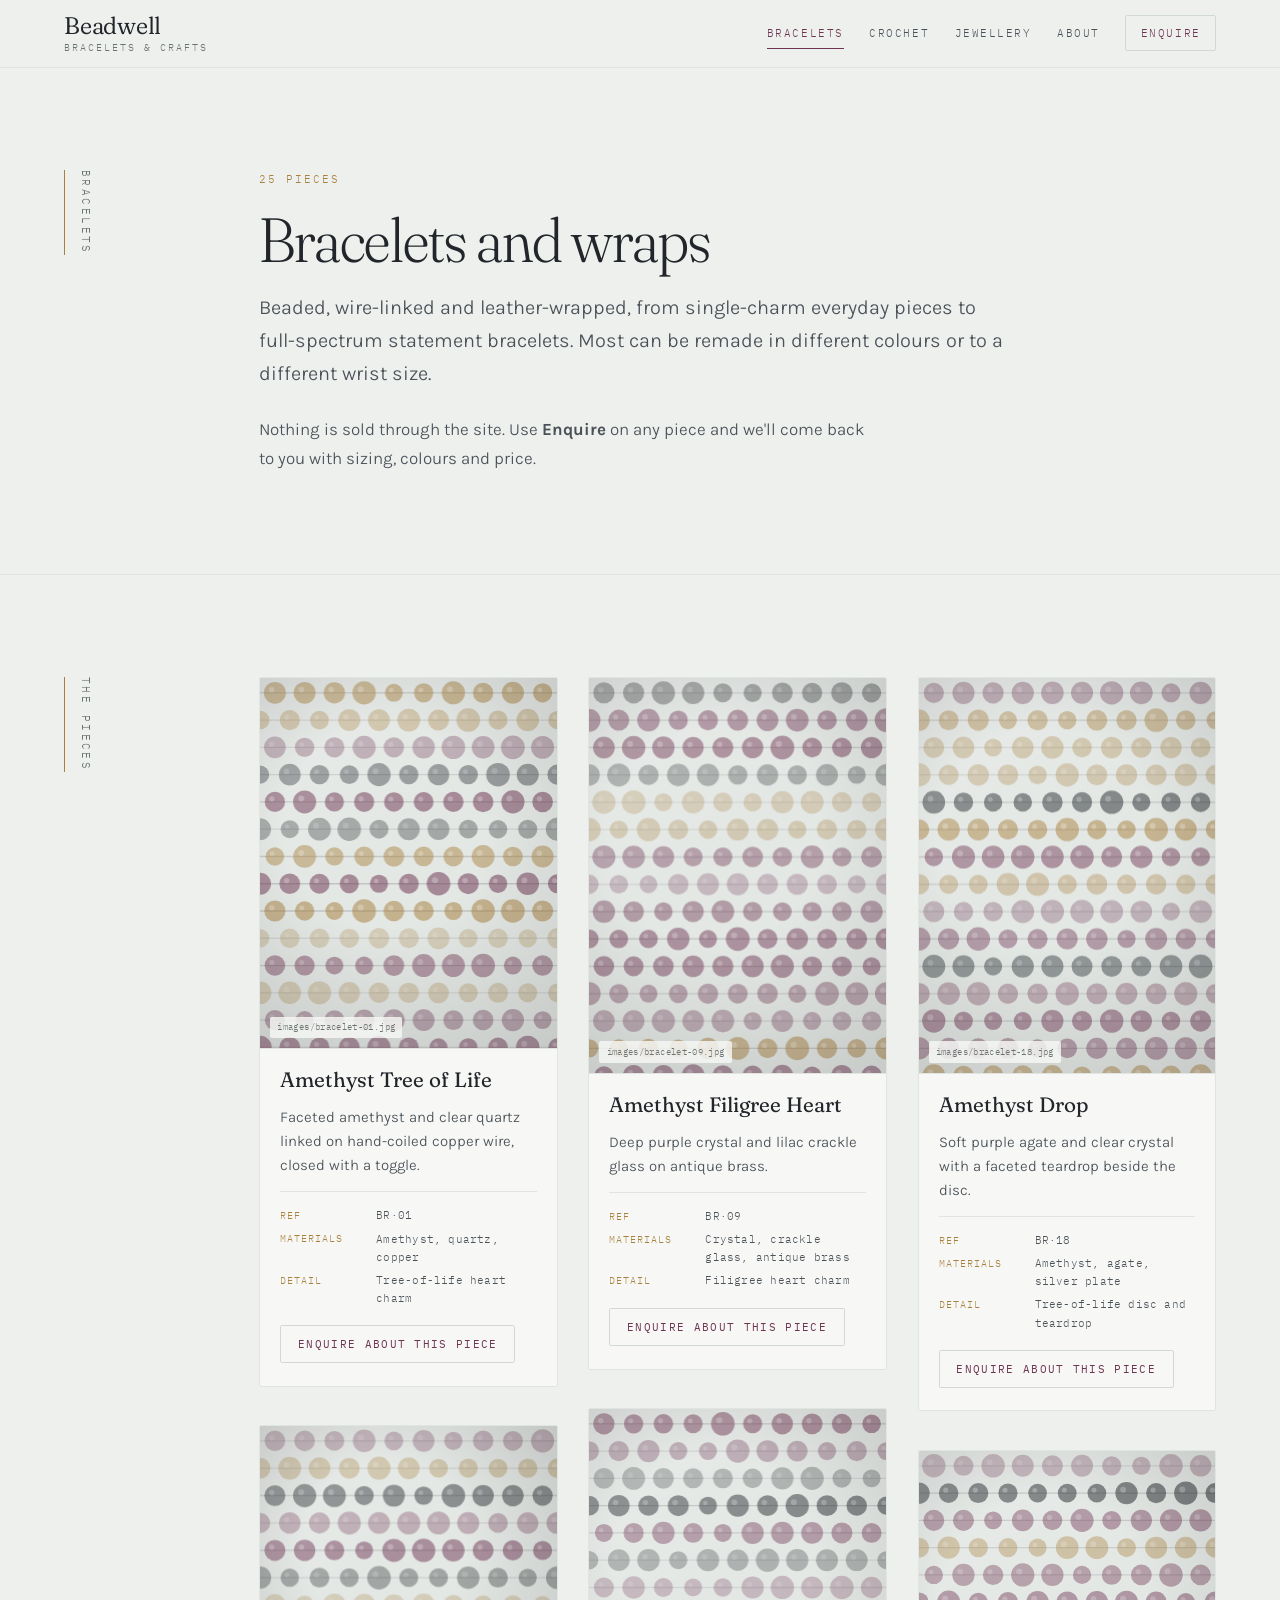
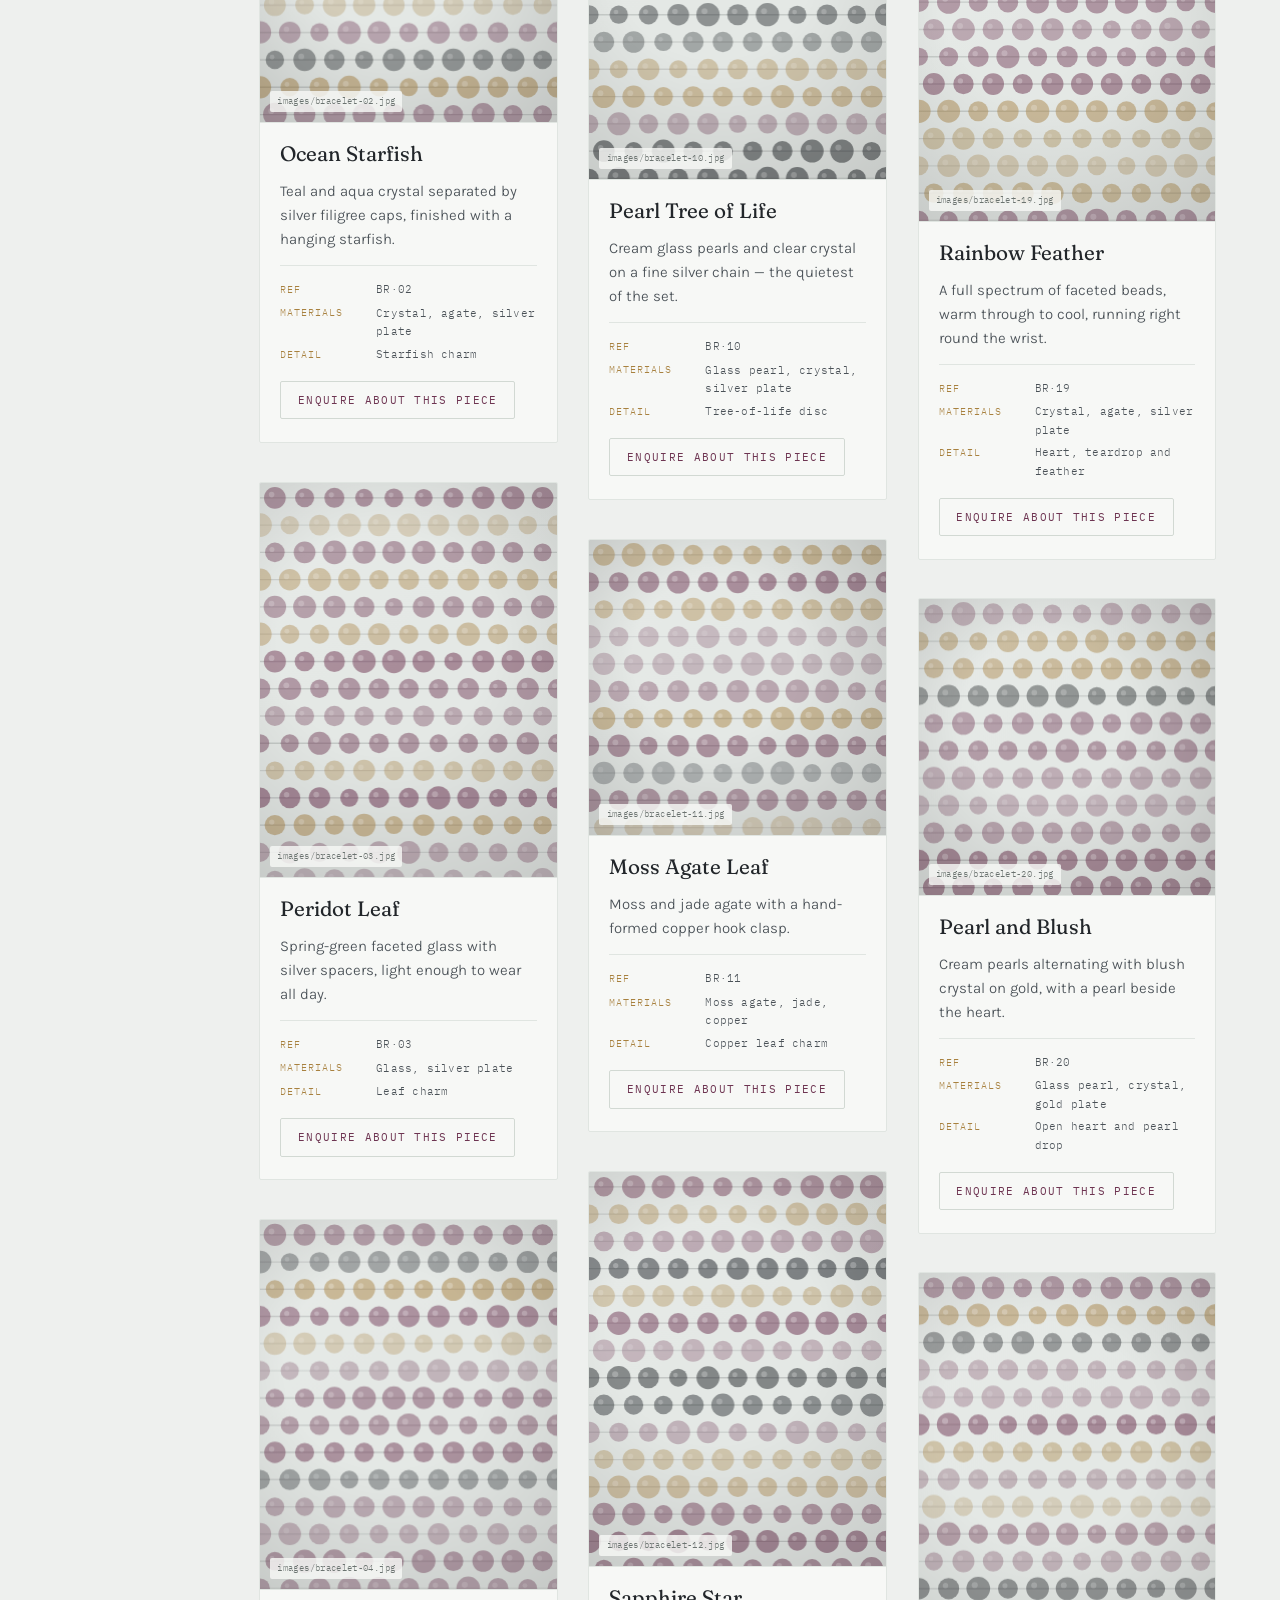
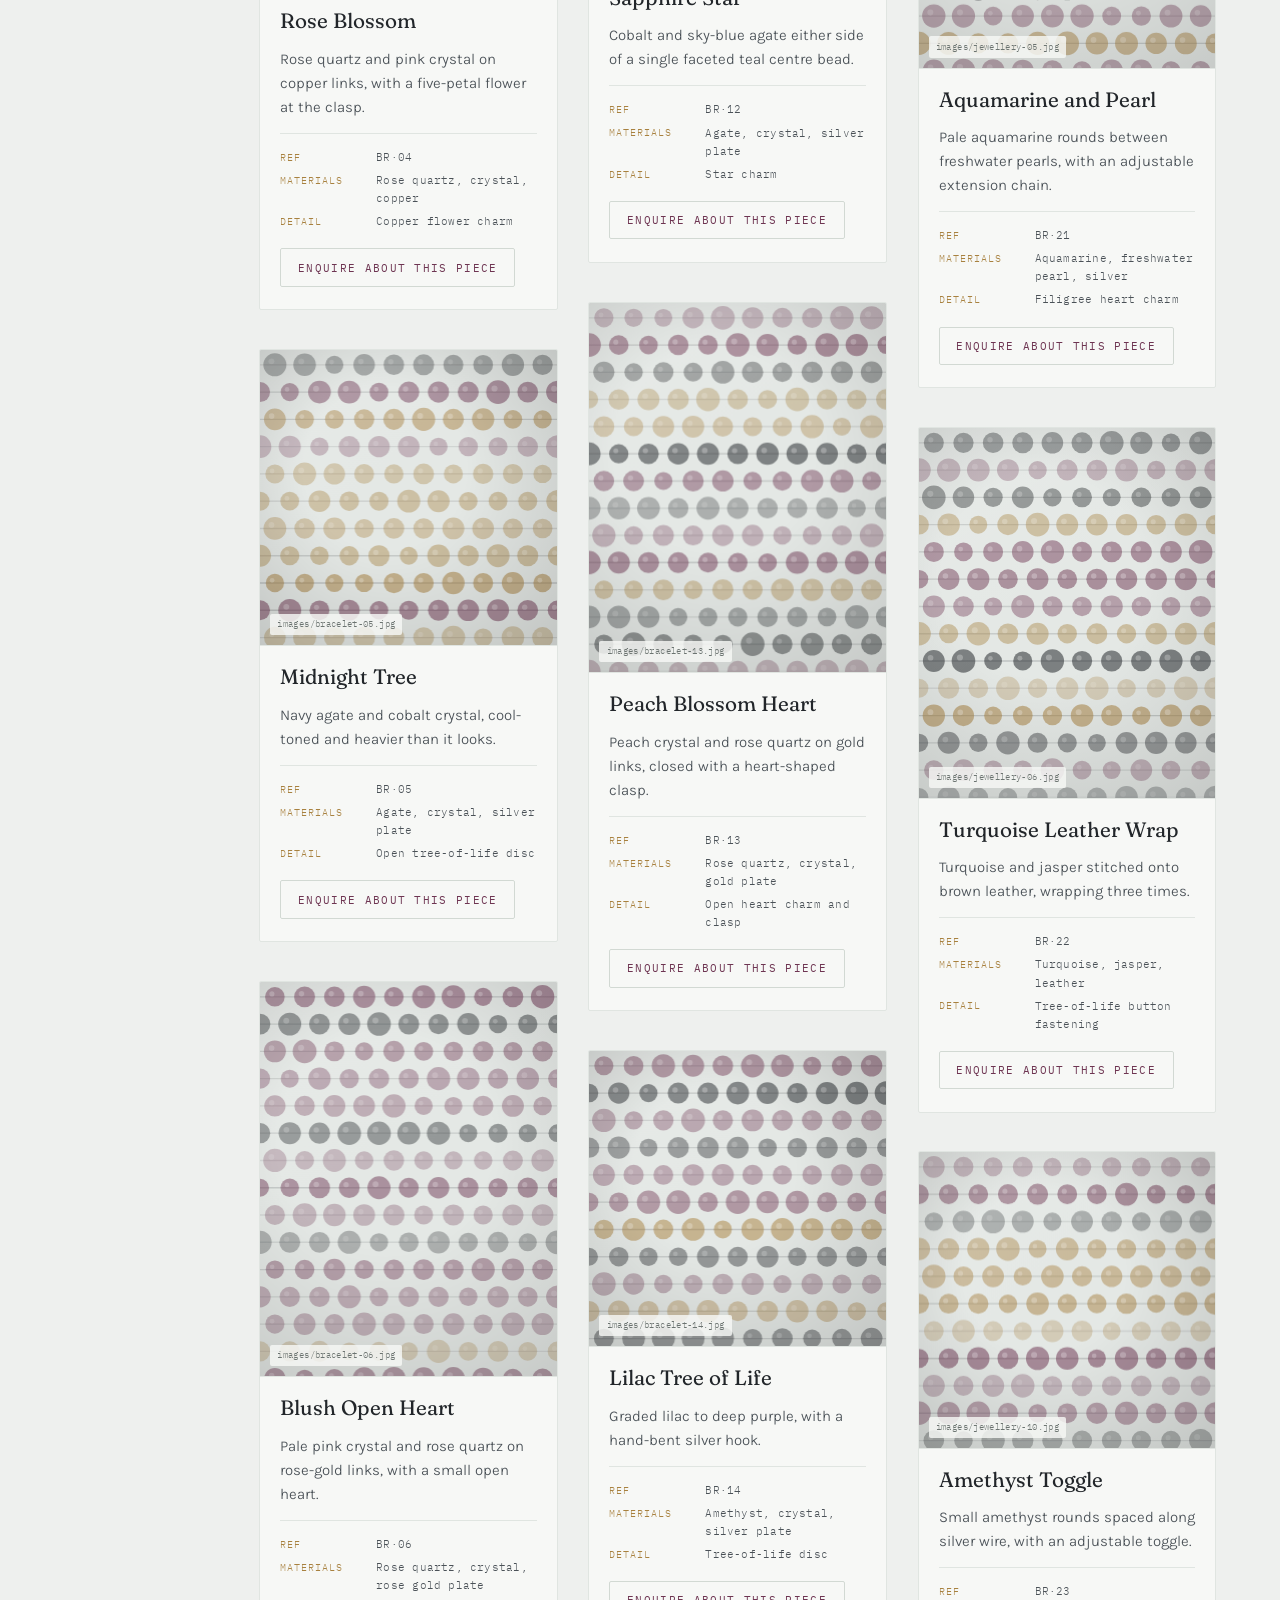
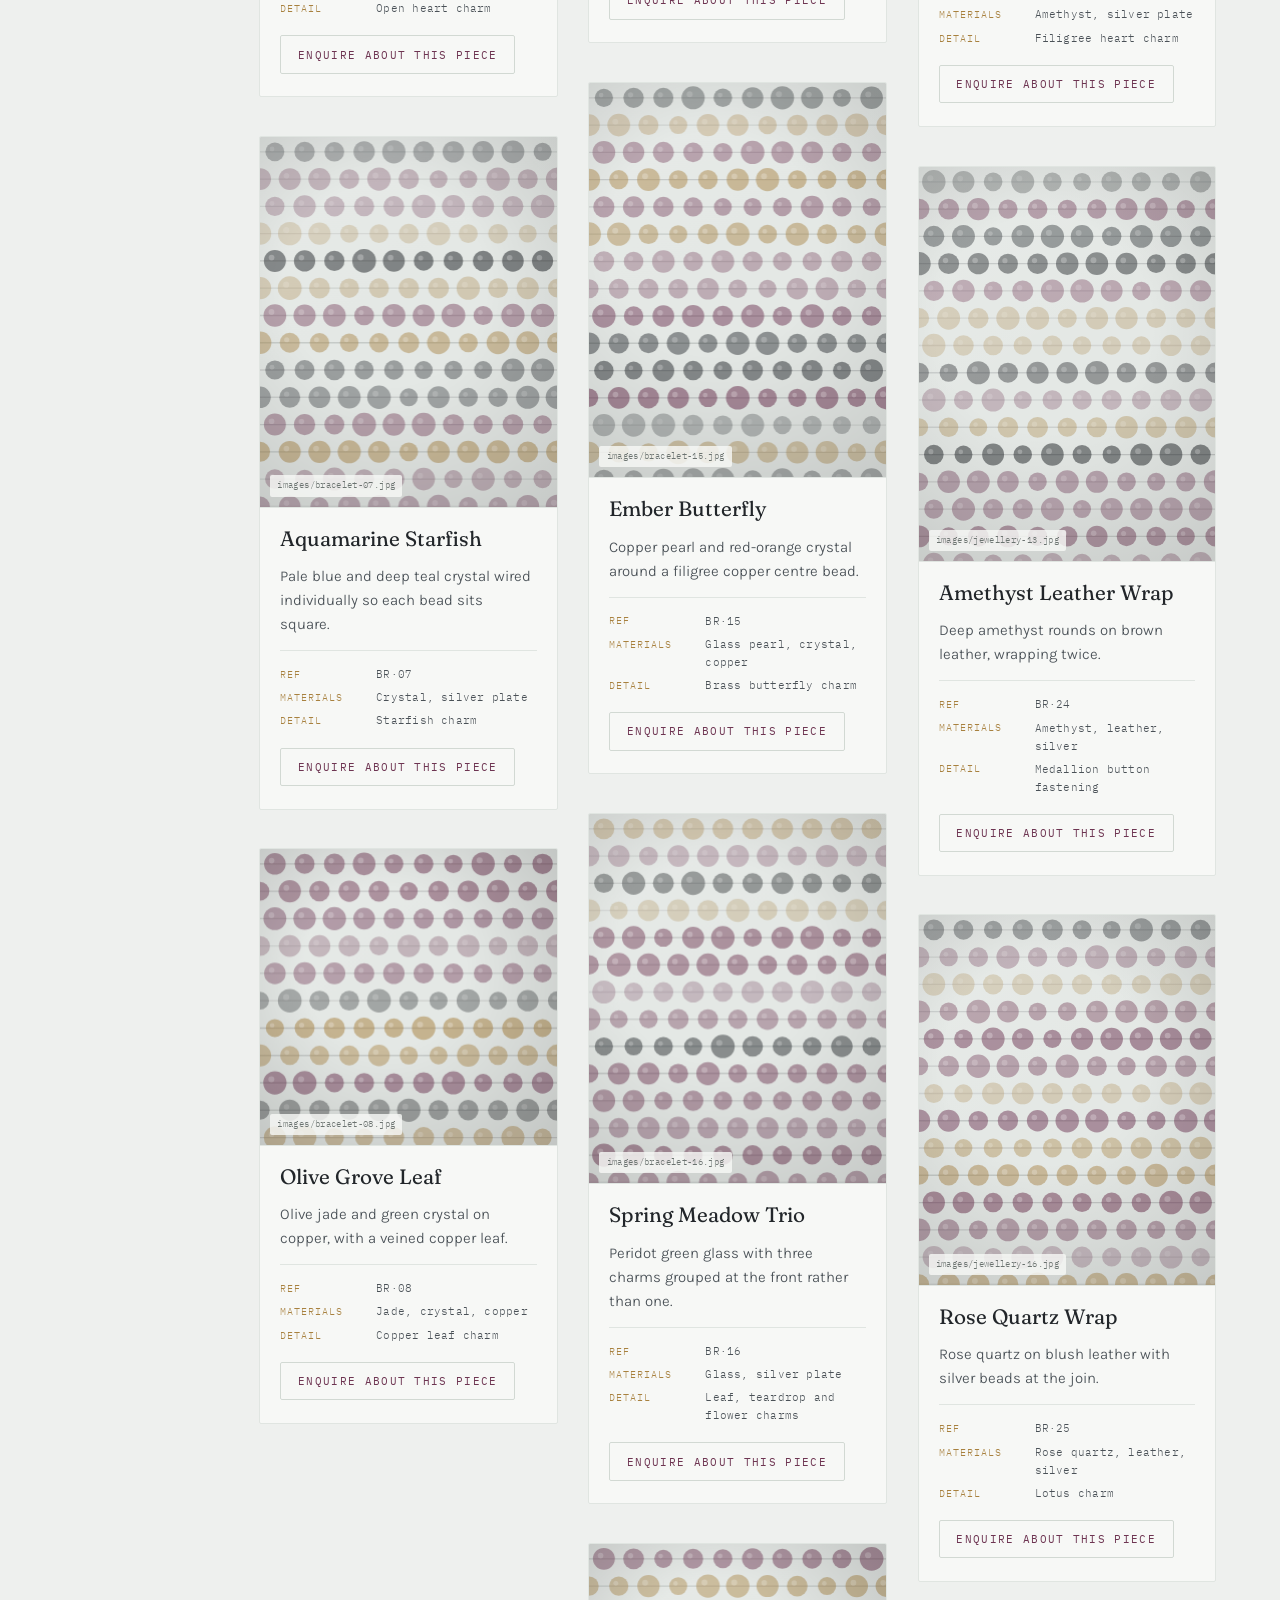
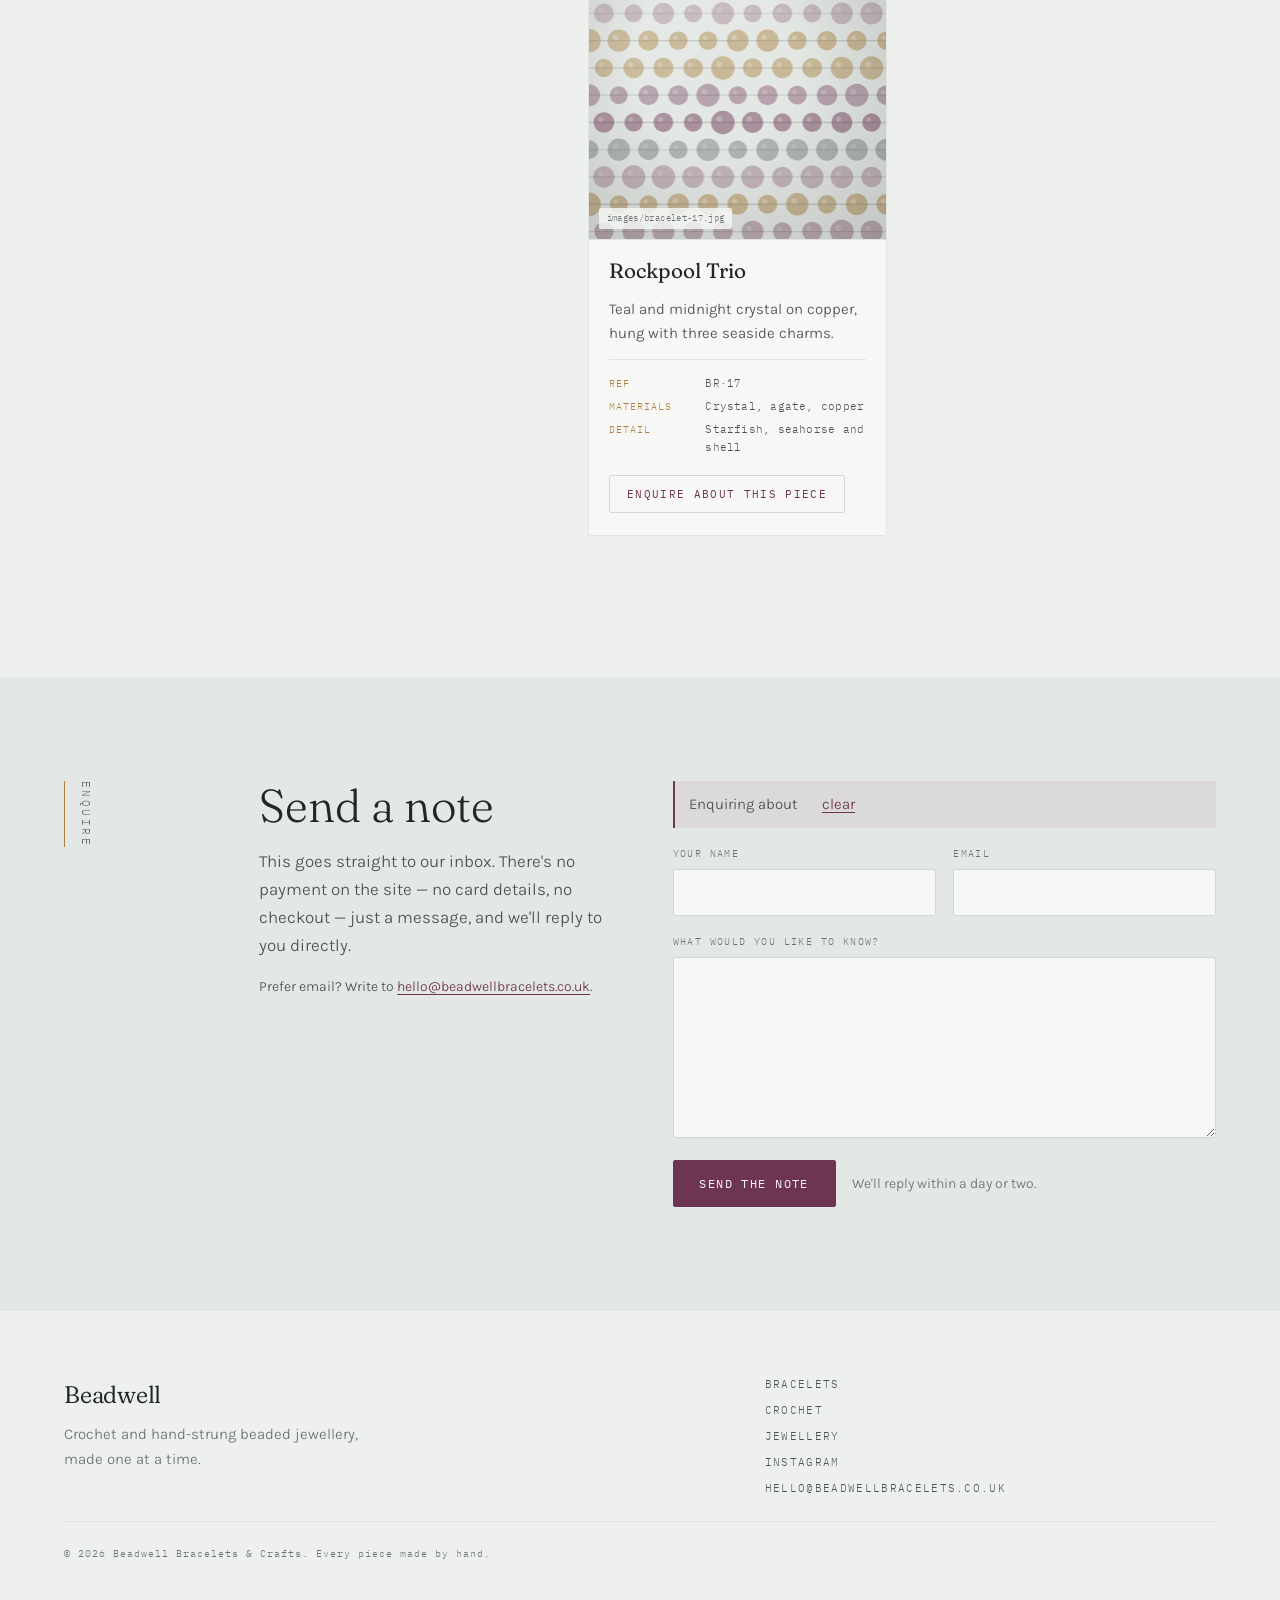
==== commit 020cc7a4: "Support a logo in the header, and shift the copy to a small team Logo: the text wordmark stays as th" ====
--- a/bracelets.html
+++ b/bracelets.html
@@ -18,8 +18,13 @@
 
 <header class="site-head">
   <a class="wordmark" href="index.html">
-    <span class="wordmark__main">Beadwell</span>
-    <span class="wordmark__sub">Bracelets &amp; Crafts</span>
+    <!-- The logo replaces the text below as soon as images/logo.svg or
+         images/logo.png exists. Until then the text shows. -->
+    <img class="wordmark__logo" alt="Beadwell Bracelets &amp; Crafts" hidden>
+    <span class="wordmark__text">
+      <span class="wordmark__main">Beadwell</span>
+      <span class="wordmark__sub">Bracelets &amp; Crafts</span>
+    </span>
   </a>
   <nav class="site-nav" aria-label="Main">
     <a href="bracelets.html" aria-current="page">Bracelets</a>
@@ -39,7 +44,7 @@
       <h1>Bracelets and wraps</h1>
       <p class="lede">Beaded, wire-linked and leather-wrapped, from single-charm everyday pieces to full-spectrum statement bracelets. Most can be remade in different colours or to a different wrist size.</p>
       <p class="note">Nothing is sold through the site. Use <strong>Enquire</strong> on any
-        piece and I'll come back to you with sizing, colours and price.</p>
+        piece and we'll come back to you with sizing, colours and price.</p>
     </div>
   </section>
 
@@ -456,8 +461,8 @@
     <div class="section__body enquire">
       <div class="enquire__intro">
         <h2>Send a note</h2>
-        <p>This goes straight to my inbox. There's no payment on the site — no card
-          details, no checkout — just a message, and I'll reply to you directly.</p>
+        <p>This goes straight to our inbox. There's no payment on the site — no card
+          details, no checkout — just a message, and we'll reply to you directly.</p>
         <p class="fineprint">Prefer email? Write to
           <!-- EDIT: swap this for your real address. -->
           <a href="mailto:hello@beadwellbracelets.co.uk">hello@beadwellbracelets.co.uk</a>.</p>
@@ -494,7 +499,7 @@
 
         <div class="form__foot">
           <button type="submit" class="btn btn--solid">Send the note</button>
-          <span class="fineprint">I'll reply within a day or two.</span>
+          <span class="fineprint">We'll reply within a day or two.</span>
         </div>
         <p class="form__status" id="form-status" role="status" hidden></p>
       </form>
@@ -505,7 +510,8 @@
 
 <footer class="site-foot">
   <div class="site-foot__brand">
-    <span class="wordmark__main">Beadwell</span>
+    <img class="foot-logo" alt="Beadwell Bracelets &amp; Crafts" hidden>
+    <span class="wordmark__main foot-mark">Beadwell</span>
     <p>Crochet and hand-strung beaded jewellery, made one at a time.</p>
   </div>
   <nav class="site-foot__links" aria-label="Footer">
--- a/assets/style.css
+++ b/assets/style.css
@@ -156,15 +156,41 @@
 
 .site-head {
   position: sticky; top: 0; z-index: 50;
+  gap: clamp(1rem, 4vw, 3rem);
   display: flex; align-items: center; justify-content: space-between;
   gap: 1rem;
-  padding: 1rem var(--gutter);
+  padding: .85rem var(--gutter);
   background: color-mix(in srgb, var(--paper) 88%, transparent);
   backdrop-filter: blur(10px);
   border-bottom: 1px solid var(--line-soft);
 }
 
-.wordmark { text-decoration: none; color: var(--ink); display: grid; line-height: 1; }
+.wordmark {
+  text-decoration: none; color: var(--ink);
+  display: flex; align-items: center;
+  line-height: 1;
+  min-width: 0;
+}
+.wordmark__text { display: grid; }
+
+/* The logo box is height-led: whatever the artwork's proportions, it is
+   scaled to fit and never stretched. A wide logo simply gets more width. */
+.wordmark__logo {
+  display: block;
+  height: clamp(2.1rem, 4.4vw, 2.9rem);
+  width: auto;
+  max-width: min(58vw, 20rem);
+  object-fit: contain;
+  object-position: left center;
+}
+.wordmark__logo[hidden], .wordmark__text[hidden], .foot-logo[hidden], .foot-mark[hidden] { display: none; }
+
+.foot-logo {
+  display: block;
+  height: 2.6rem; width: auto; max-width: 16rem;
+  object-fit: contain; object-position: left center;
+  margin-bottom: .25rem;
+}
 .wordmark__main {
   font-family: var(--font-display);
   font-variation-settings: "SOFT" 60, "WONK" 1, "opsz" 40;
@@ -527,3 +553,6 @@
   }
   .js .reveal, .js .piece.will-reveal { opacity: 1; transform: none; }
 }
+
+/* A little more headroom once real artwork is in the header. */
+:root.has-logo .site-head { padding-top: 1rem; padding-bottom: 1rem; }
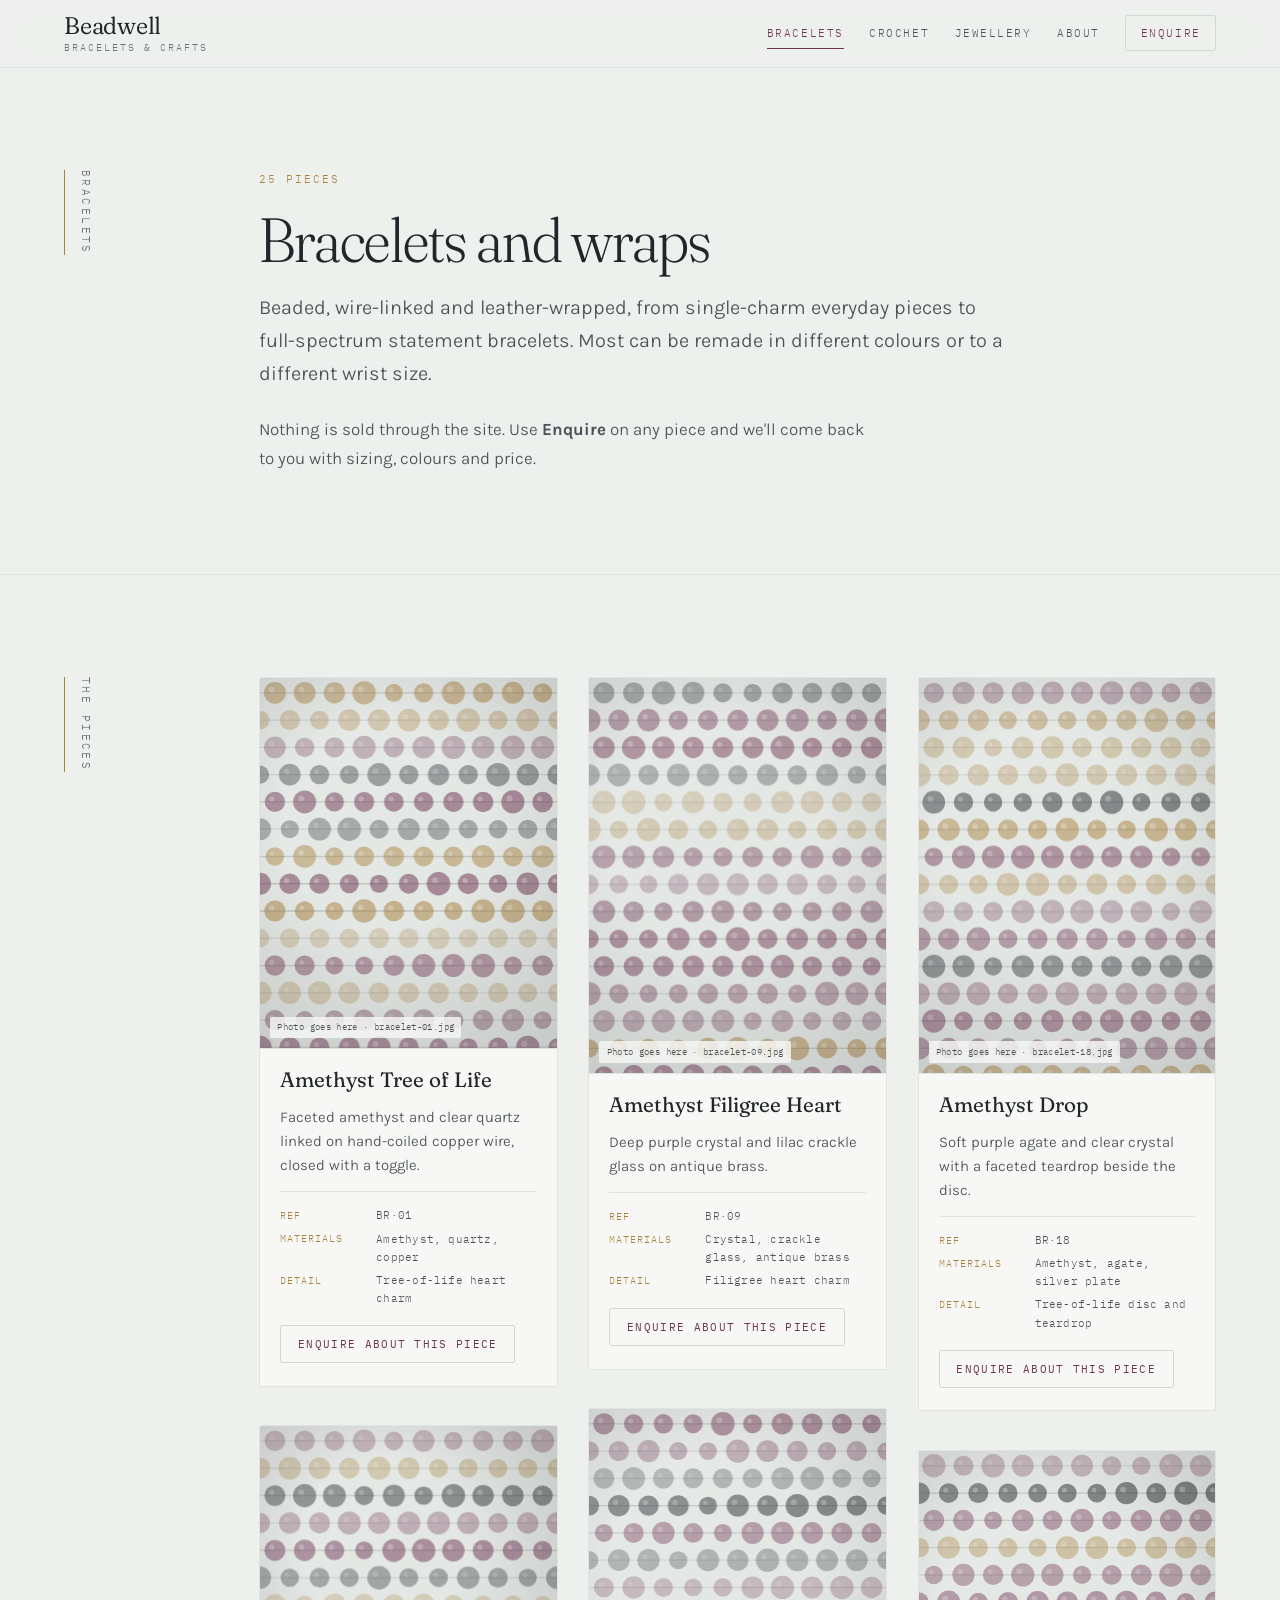
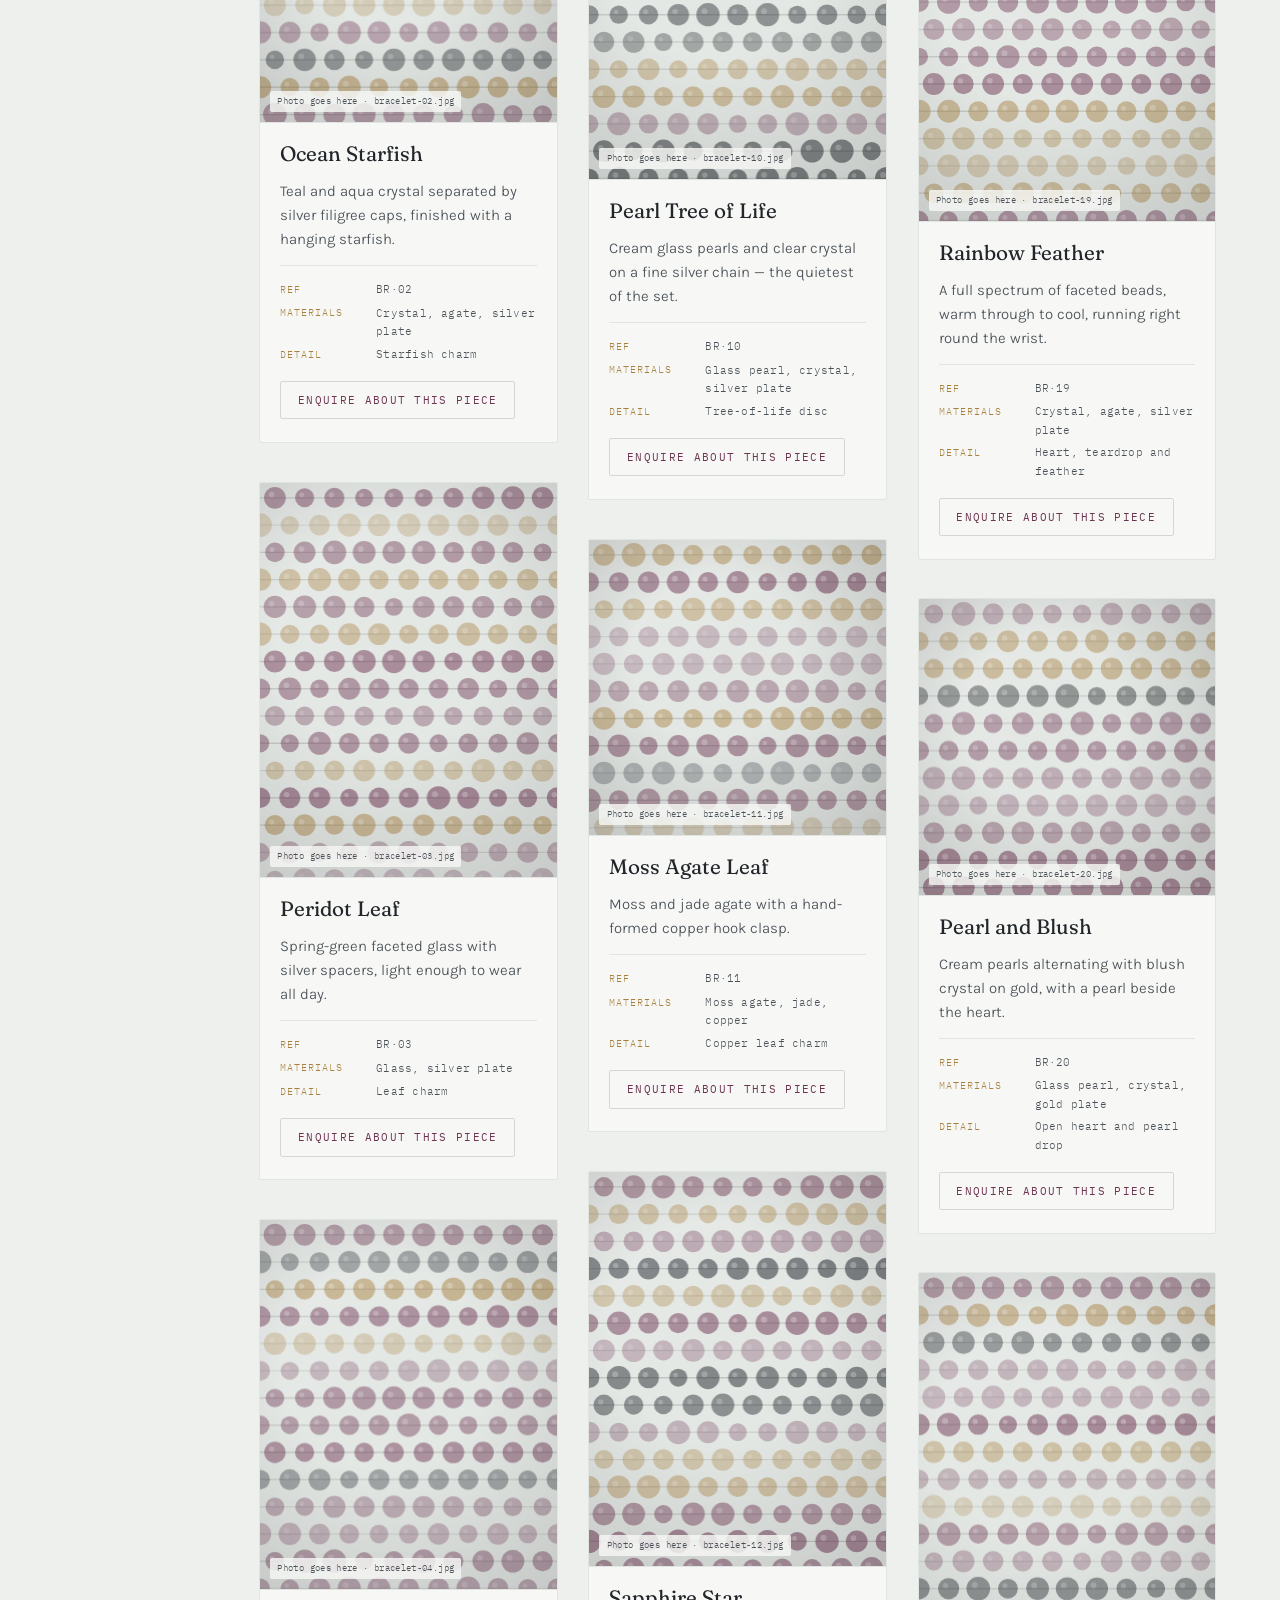
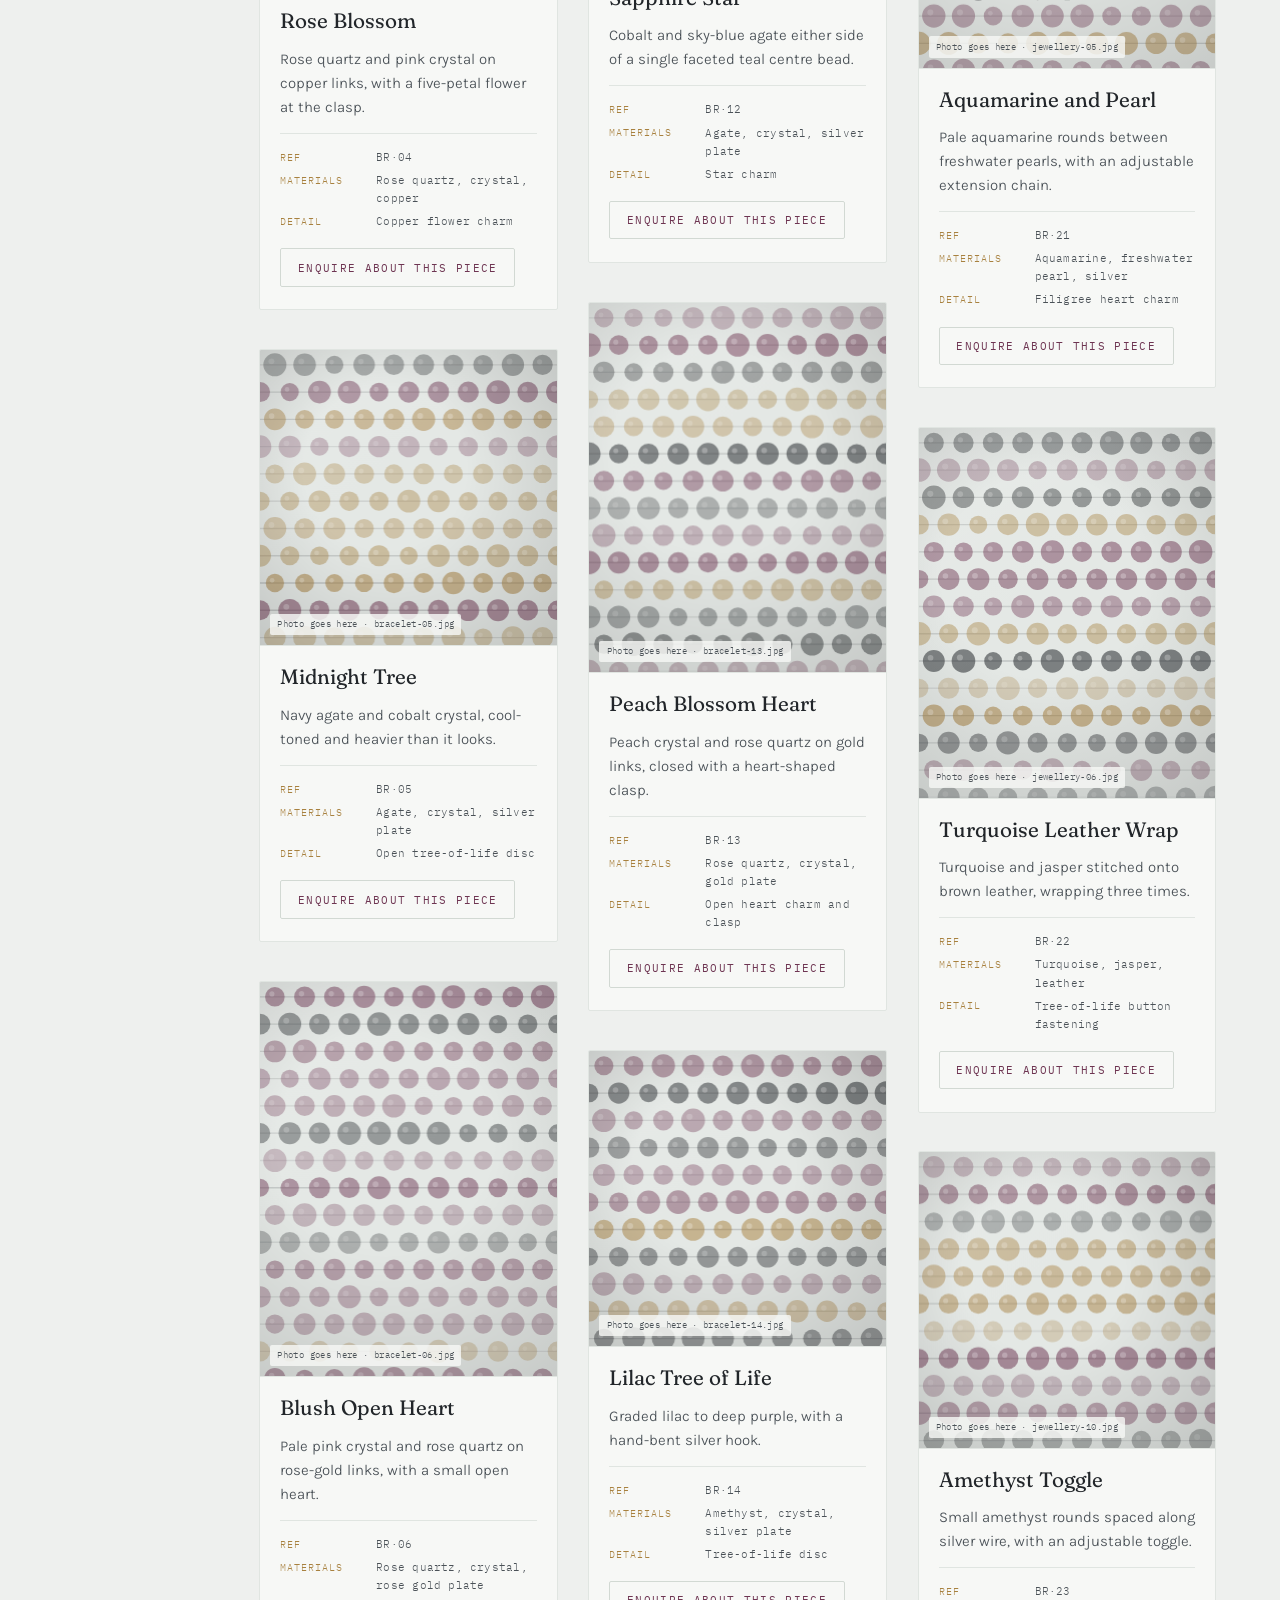
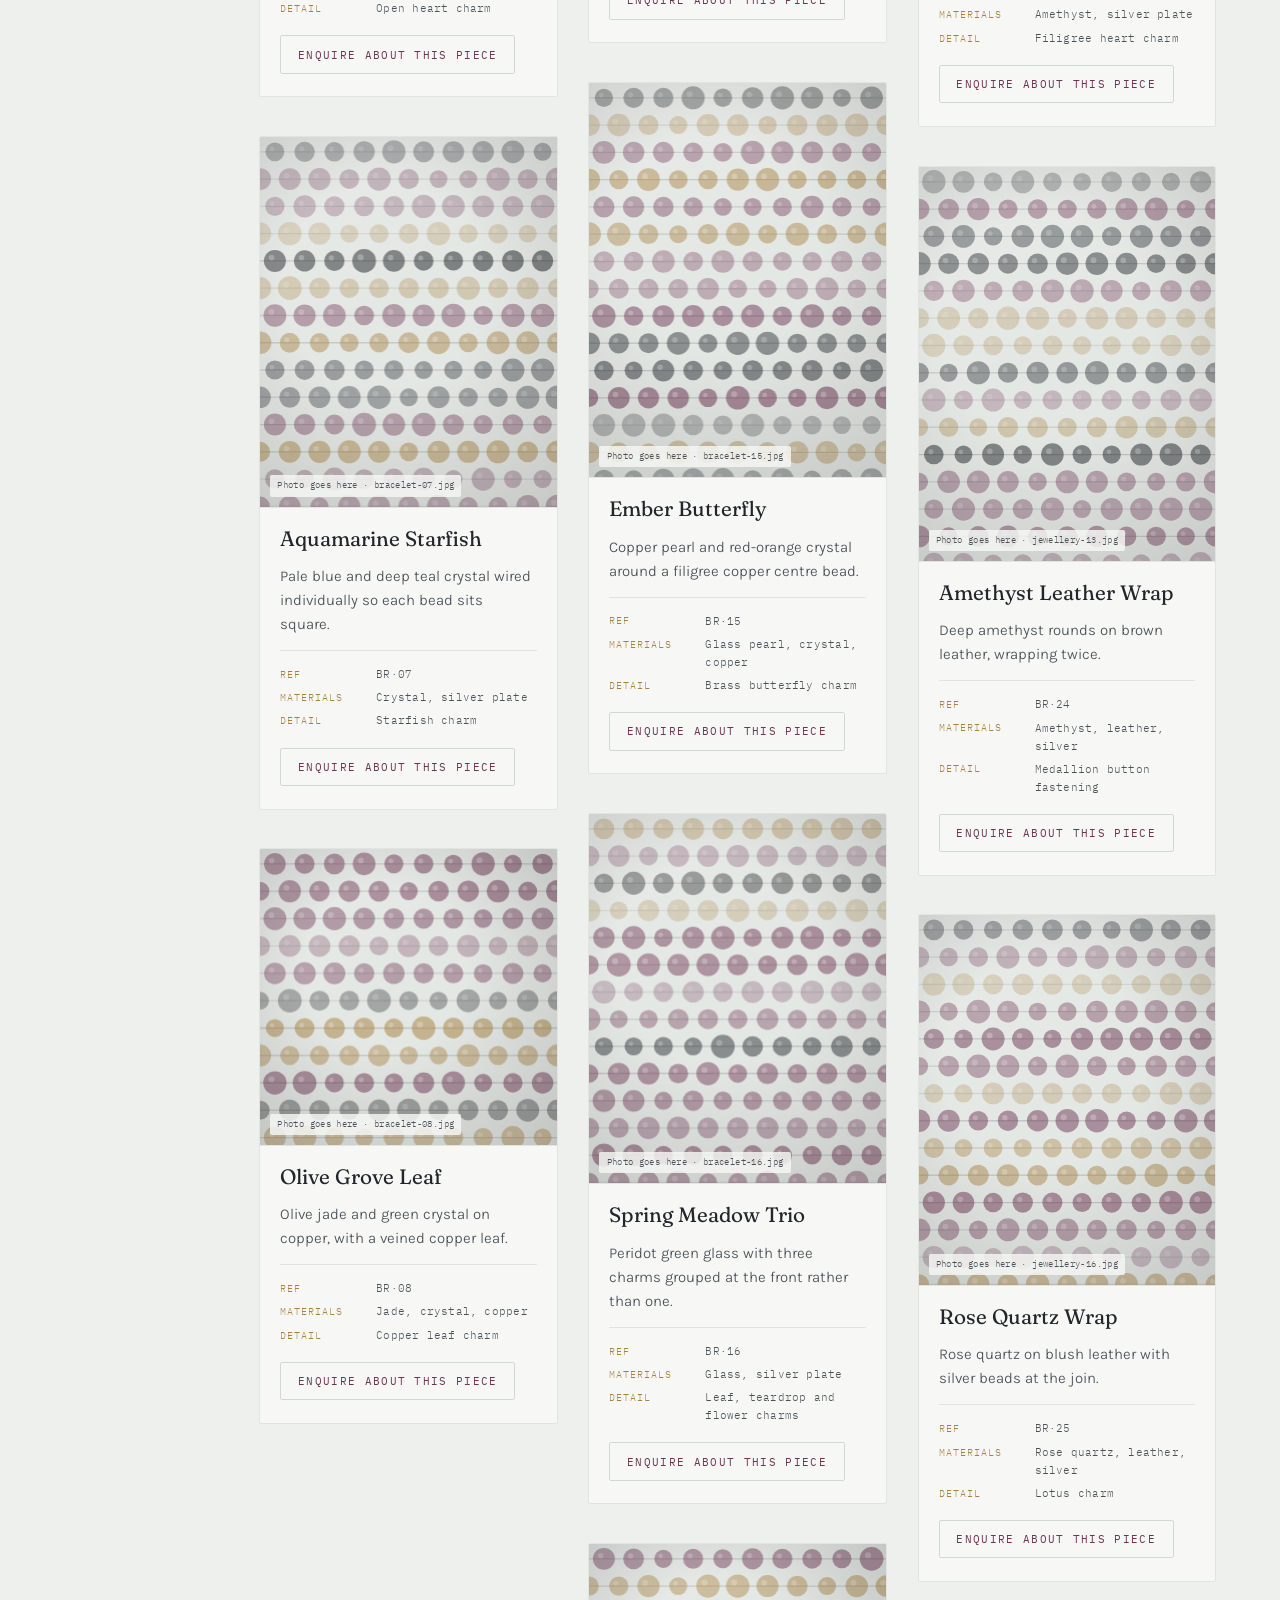
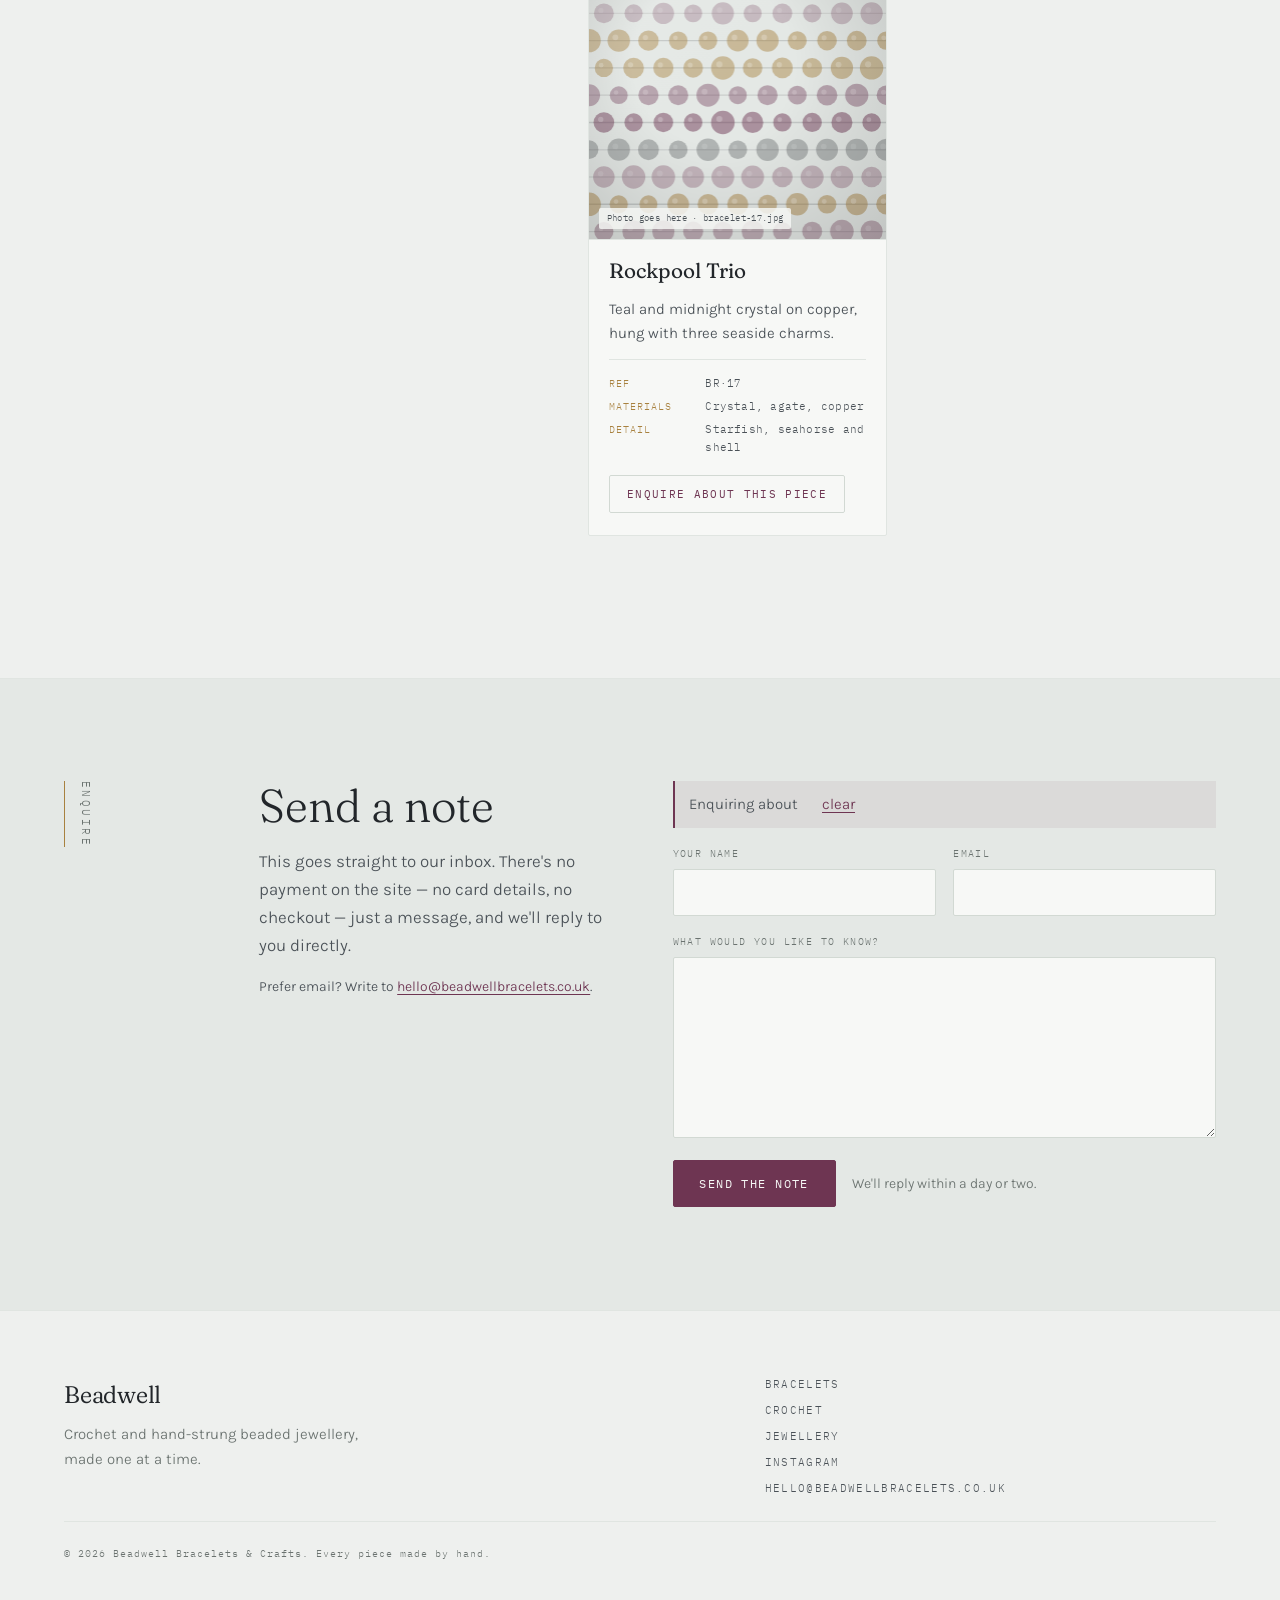
==== commit 8f68e63f: "Fix photos never appearing, and add a browser-based photo splitter The photo bug: each card set --im" ====
--- a/bracelets.html
+++ b/bracelets.html
@@ -53,9 +53,10 @@
     <div class="section__body">
       <div class="grid">
         <article class="piece">
-          <div class="piece__media ratio-45" style="--img:url('images/bracelet-01.jpg')">
+          <div class="piece__media ratio-45">
             <canvas class="texture" data-texture="bead" data-seed="bracelet-01"></canvas>
-            <span class="filehint">images/bracelet-01.jpg</span>
+            <img class="photo" src="images/bracelet-01.jpg" alt="Amethyst Tree of Life" loading="lazy" decoding="async">
+            <span class="filehint">Photo goes here &middot; bracelet-01.jpg</span>
           </div>
           <div class="piece__body">
             <h3>Amethyst Tree of Life</h3>
@@ -69,9 +70,10 @@
           </div>
         </article>
         <article class="piece">
-          <div class="piece__media ratio-11" style="--img:url('images/bracelet-02.jpg')">
+          <div class="piece__media ratio-11">
             <canvas class="texture" data-texture="bead" data-seed="bracelet-02"></canvas>
-            <span class="filehint">images/bracelet-02.jpg</span>
+            <img class="photo" src="images/bracelet-02.jpg" alt="Ocean Starfish" loading="lazy" decoding="async">
+            <span class="filehint">Photo goes here &middot; bracelet-02.jpg</span>
           </div>
           <div class="piece__body">
             <h3>Ocean Starfish</h3>
@@ -85,9 +87,10 @@
           </div>
         </article>
         <article class="piece">
-          <div class="piece__media ratio-34" style="--img:url('images/bracelet-03.jpg')">
+          <div class="piece__media ratio-34">
             <canvas class="texture" data-texture="bead" data-seed="bracelet-03"></canvas>
-            <span class="filehint">images/bracelet-03.jpg</span>
+            <img class="photo" src="images/bracelet-03.jpg" alt="Peridot Leaf" loading="lazy" decoding="async">
+            <span class="filehint">Photo goes here &middot; bracelet-03.jpg</span>
           </div>
           <div class="piece__body">
             <h3>Peridot Leaf</h3>
@@ -101,9 +104,10 @@
           </div>
         </article>
         <article class="piece">
-          <div class="piece__media ratio-45" style="--img:url('images/bracelet-04.jpg')">
+          <div class="piece__media ratio-45">
             <canvas class="texture" data-texture="bead" data-seed="bracelet-04"></canvas>
-            <span class="filehint">images/bracelet-04.jpg</span>
+            <img class="photo" src="images/bracelet-04.jpg" alt="Rose Blossom" loading="lazy" decoding="async">
+            <span class="filehint">Photo goes here &middot; bracelet-04.jpg</span>
           </div>
           <div class="piece__body">
             <h3>Rose Blossom</h3>
@@ -117,9 +121,10 @@
           </div>
         </article>
         <article class="piece">
-          <div class="piece__media ratio-11" style="--img:url('images/bracelet-05.jpg')">
+          <div class="piece__media ratio-11">
             <canvas class="texture" data-texture="bead" data-seed="bracelet-05"></canvas>
-            <span class="filehint">images/bracelet-05.jpg</span>
+            <img class="photo" src="images/bracelet-05.jpg" alt="Midnight Tree" loading="lazy" decoding="async">
+            <span class="filehint">Photo goes here &middot; bracelet-05.jpg</span>
           </div>
           <div class="piece__body">
             <h3>Midnight Tree</h3>
@@ -133,9 +138,10 @@
           </div>
         </article>
         <article class="piece">
-          <div class="piece__media ratio-34" style="--img:url('images/bracelet-06.jpg')">
+          <div class="piece__media ratio-34">
             <canvas class="texture" data-texture="bead" data-seed="bracelet-06"></canvas>
-            <span class="filehint">images/bracelet-06.jpg</span>
+            <img class="photo" src="images/bracelet-06.jpg" alt="Blush Open Heart" loading="lazy" decoding="async">
+            <span class="filehint">Photo goes here &middot; bracelet-06.jpg</span>
           </div>
           <div class="piece__body">
             <h3>Blush Open Heart</h3>
@@ -149,9 +155,10 @@
           </div>
         </article>
         <article class="piece">
-          <div class="piece__media ratio-45" style="--img:url('images/bracelet-07.jpg')">
+          <div class="piece__media ratio-45">
             <canvas class="texture" data-texture="bead" data-seed="bracelet-07"></canvas>
-            <span class="filehint">images/bracelet-07.jpg</span>
+            <img class="photo" src="images/bracelet-07.jpg" alt="Aquamarine Starfish" loading="lazy" decoding="async">
+            <span class="filehint">Photo goes here &middot; bracelet-07.jpg</span>
           </div>
           <div class="piece__body">
             <h3>Aquamarine Starfish</h3>
@@ -165,9 +172,10 @@
           </div>
         </article>
         <article class="piece">
-          <div class="piece__media ratio-11" style="--img:url('images/bracelet-08.jpg')">
+          <div class="piece__media ratio-11">
             <canvas class="texture" data-texture="bead" data-seed="bracelet-08"></canvas>
-            <span class="filehint">images/bracelet-08.jpg</span>
+            <img class="photo" src="images/bracelet-08.jpg" alt="Olive Grove Leaf" loading="lazy" decoding="async">
+            <span class="filehint">Photo goes here &middot; bracelet-08.jpg</span>
           </div>
           <div class="piece__body">
             <h3>Olive Grove Leaf</h3>
@@ -181,9 +189,10 @@
           </div>
         </article>
         <article class="piece">
-          <div class="piece__media ratio-34" style="--img:url('images/bracelet-09.jpg')">
+          <div class="piece__media ratio-34">
             <canvas class="texture" data-texture="bead" data-seed="bracelet-09"></canvas>
-            <span class="filehint">images/bracelet-09.jpg</span>
+            <img class="photo" src="images/bracelet-09.jpg" alt="Amethyst Filigree Heart" loading="lazy" decoding="async">
+            <span class="filehint">Photo goes here &middot; bracelet-09.jpg</span>
           </div>
           <div class="piece__body">
             <h3>Amethyst Filigree Heart</h3>
@@ -197,9 +206,10 @@
           </div>
         </article>
         <article class="piece">
-          <div class="piece__media ratio-45" style="--img:url('images/bracelet-10.jpg')">
+          <div class="piece__media ratio-45">
             <canvas class="texture" data-texture="bead" data-seed="bracelet-10"></canvas>
-            <span class="filehint">images/bracelet-10.jpg</span>
+            <img class="photo" src="images/bracelet-10.jpg" alt="Pearl Tree of Life" loading="lazy" decoding="async">
+            <span class="filehint">Photo goes here &middot; bracelet-10.jpg</span>
           </div>
           <div class="piece__body">
             <h3>Pearl Tree of Life</h3>
@@ -213,9 +223,10 @@
           </div>
         </article>
         <article class="piece">
-          <div class="piece__media ratio-11" style="--img:url('images/bracelet-11.jpg')">
+          <div class="piece__media ratio-11">
             <canvas class="texture" data-texture="bead" data-seed="bracelet-11"></canvas>
-            <span class="filehint">images/bracelet-11.jpg</span>
+            <img class="photo" src="images/bracelet-11.jpg" alt="Moss Agate Leaf" loading="lazy" decoding="async">
+            <span class="filehint">Photo goes here &middot; bracelet-11.jpg</span>
           </div>
           <div class="piece__body">
             <h3>Moss Agate Leaf</h3>
@@ -229,9 +240,10 @@
           </div>
         </article>
         <article class="piece">
-          <div class="piece__media ratio-34" style="--img:url('images/bracelet-12.jpg')">
+          <div class="piece__media ratio-34">
             <canvas class="texture" data-texture="bead" data-seed="bracelet-12"></canvas>
-            <span class="filehint">images/bracelet-12.jpg</span>
+            <img class="photo" src="images/bracelet-12.jpg" alt="Sapphire Star" loading="lazy" decoding="async">
+            <span class="filehint">Photo goes here &middot; bracelet-12.jpg</span>
           </div>
           <div class="piece__body">
             <h3>Sapphire Star</h3>
@@ -245,9 +257,10 @@
           </div>
         </article>
         <article class="piece">
-          <div class="piece__media ratio-45" style="--img:url('images/bracelet-13.jpg')">
+          <div class="piece__media ratio-45">
             <canvas class="texture" data-texture="bead" data-seed="bracelet-13"></canvas>
-            <span class="filehint">images/bracelet-13.jpg</span>
+            <img class="photo" src="images/bracelet-13.jpg" alt="Peach Blossom Heart" loading="lazy" decoding="async">
+            <span class="filehint">Photo goes here &middot; bracelet-13.jpg</span>
           </div>
           <div class="piece__body">
             <h3>Peach Blossom Heart</h3>
@@ -261,9 +274,10 @@
           </div>
         </article>
         <article class="piece">
-          <div class="piece__media ratio-11" style="--img:url('images/bracelet-14.jpg')">
+          <div class="piece__media ratio-11">
             <canvas class="texture" data-texture="bead" data-seed="bracelet-14"></canvas>
-            <span class="filehint">images/bracelet-14.jpg</span>
+            <img class="photo" src="images/bracelet-14.jpg" alt="Lilac Tree of Life" loading="lazy" decoding="async">
+            <span class="filehint">Photo goes here &middot; bracelet-14.jpg</span>
           </div>
           <div class="piece__body">
             <h3>Lilac Tree of Life</h3>
@@ -277,9 +291,10 @@
           </div>
         </article>
         <article class="piece">
-          <div class="piece__media ratio-34" style="--img:url('images/bracelet-15.jpg')">
+          <div class="piece__media ratio-34">
             <canvas class="texture" data-texture="bead" data-seed="bracelet-15"></canvas>
-            <span class="filehint">images/bracelet-15.jpg</span>
+            <img class="photo" src="images/bracelet-15.jpg" alt="Ember Butterfly" loading="lazy" decoding="async">
+            <span class="filehint">Photo goes here &middot; bracelet-15.jpg</span>
           </div>
           <div class="piece__body">
             <h3>Ember Butterfly</h3>
@@ -293,9 +308,10 @@
           </div>
         </article>
         <article class="piece">
-          <div class="piece__media ratio-45" style="--img:url('images/bracelet-16.jpg')">
+          <div class="piece__media ratio-45">
             <canvas class="texture" data-texture="bead" data-seed="bracelet-16"></canvas>
-            <span class="filehint">images/bracelet-16.jpg</span>
+            <img class="photo" src="images/bracelet-16.jpg" alt="Spring Meadow Trio" loading="lazy" decoding="async">
+            <span class="filehint">Photo goes here &middot; bracelet-16.jpg</span>
           </div>
           <div class="piece__body">
             <h3>Spring Meadow Trio</h3>
@@ -309,9 +325,10 @@
           </div>
         </article>
         <article class="piece">
-          <div class="piece__media ratio-11" style="--img:url('images/bracelet-17.jpg')">
+          <div class="piece__media ratio-11">
             <canvas class="texture" data-texture="bead" data-seed="bracelet-17"></canvas>
-            <span class="filehint">images/bracelet-17.jpg</span>
+            <img class="photo" src="images/bracelet-17.jpg" alt="Rockpool Trio" loading="lazy" decoding="async">
+            <span class="filehint">Photo goes here &middot; bracelet-17.jpg</span>
           </div>
           <div class="piece__body">
             <h3>Rockpool Trio</h3>
@@ -325,9 +342,10 @@
           </div>
         </article>
         <article class="piece">
-          <div class="piece__media ratio-34" style="--img:url('images/bracelet-18.jpg')">
+          <div class="piece__media ratio-34">
             <canvas class="texture" data-texture="bead" data-seed="bracelet-18"></canvas>
-            <span class="filehint">images/bracelet-18.jpg</span>
+            <img class="photo" src="images/bracelet-18.jpg" alt="Amethyst Drop" loading="lazy" decoding="async">
+            <span class="filehint">Photo goes here &middot; bracelet-18.jpg</span>
           </div>
           <div class="piece__body">
             <h3>Amethyst Drop</h3>
@@ -341,9 +359,10 @@
           </div>
         </article>
         <article class="piece">
-          <div class="piece__media ratio-45" style="--img:url('images/bracelet-19.jpg')">
+          <div class="piece__media ratio-45">
             <canvas class="texture" data-texture="bead" data-seed="bracelet-19"></canvas>
-            <span class="filehint">images/bracelet-19.jpg</span>
+            <img class="photo" src="images/bracelet-19.jpg" alt="Rainbow Feather" loading="lazy" decoding="async">
+            <span class="filehint">Photo goes here &middot; bracelet-19.jpg</span>
           </div>
           <div class="piece__body">
             <h3>Rainbow Feather</h3>
@@ -357,9 +376,10 @@
           </div>
         </article>
         <article class="piece">
-          <div class="piece__media ratio-11" style="--img:url('images/bracelet-20.jpg')">
+          <div class="piece__media ratio-11">
             <canvas class="texture" data-texture="bead" data-seed="bracelet-20"></canvas>
-            <span class="filehint">images/bracelet-20.jpg</span>
+            <img class="photo" src="images/bracelet-20.jpg" alt="Pearl and Blush" loading="lazy" decoding="async">
+            <span class="filehint">Photo goes here &middot; bracelet-20.jpg</span>
           </div>
           <div class="piece__body">
             <h3>Pearl and Blush</h3>
@@ -373,9 +393,10 @@
           </div>
         </article>
         <article class="piece">
-          <div class="piece__media ratio-34" style="--img:url('images/jewellery-05.jpg')">
+          <div class="piece__media ratio-34">
             <canvas class="texture" data-texture="bead" data-seed="jewellery-05"></canvas>
-            <span class="filehint">images/jewellery-05.jpg</span>
+            <img class="photo" src="images/jewellery-05.jpg" alt="Aquamarine and Pearl" loading="lazy" decoding="async">
+            <span class="filehint">Photo goes here &middot; jewellery-05.jpg</span>
           </div>
           <div class="piece__body">
             <h3>Aquamarine and Pearl</h3>
@@ -389,9 +410,10 @@
           </div>
         </article>
         <article class="piece">
-          <div class="piece__media ratio-45" style="--img:url('images/jewellery-06.jpg')">
+          <div class="piece__media ratio-45">
             <canvas class="texture" data-texture="bead" data-seed="jewellery-06"></canvas>
-            <span class="filehint">images/jewellery-06.jpg</span>
+            <img class="photo" src="images/jewellery-06.jpg" alt="Turquoise Leather Wrap" loading="lazy" decoding="async">
+            <span class="filehint">Photo goes here &middot; jewellery-06.jpg</span>
           </div>
           <div class="piece__body">
             <h3>Turquoise Leather Wrap</h3>
@@ -405,9 +427,10 @@
           </div>
         </article>
         <article class="piece">
-          <div class="piece__media ratio-11" style="--img:url('images/jewellery-10.jpg')">
+          <div class="piece__media ratio-11">
             <canvas class="texture" data-texture="bead" data-seed="jewellery-10"></canvas>
-            <span class="filehint">images/jewellery-10.jpg</span>
+            <img class="photo" src="images/jewellery-10.jpg" alt="Amethyst Toggle" loading="lazy" decoding="async">
+            <span class="filehint">Photo goes here &middot; jewellery-10.jpg</span>
           </div>
           <div class="piece__body">
             <h3>Amethyst Toggle</h3>
@@ -421,9 +444,10 @@
           </div>
         </article>
         <article class="piece">
-          <div class="piece__media ratio-34" style="--img:url('images/jewellery-13.jpg')">
+          <div class="piece__media ratio-34">
             <canvas class="texture" data-texture="bead" data-seed="jewellery-13"></canvas>
-            <span class="filehint">images/jewellery-13.jpg</span>
+            <img class="photo" src="images/jewellery-13.jpg" alt="Amethyst Leather Wrap" loading="lazy" decoding="async">
+            <span class="filehint">Photo goes here &middot; jewellery-13.jpg</span>
           </div>
           <div class="piece__body">
             <h3>Amethyst Leather Wrap</h3>
@@ -437,9 +461,10 @@
           </div>
         </article>
         <article class="piece">
-          <div class="piece__media ratio-45" style="--img:url('images/jewellery-16.jpg')">
+          <div class="piece__media ratio-45">
             <canvas class="texture" data-texture="bead" data-seed="jewellery-16"></canvas>
-            <span class="filehint">images/jewellery-16.jpg</span>
+            <img class="photo" src="images/jewellery-16.jpg" alt="Rose Quartz Wrap" loading="lazy" decoding="async">
+            <span class="filehint">Photo goes here &middot; jewellery-16.jpg</span>
           </div>
           <div class="piece__body">
             <h3>Rose Quartz Wrap</h3>
--- a/assets/style.css
+++ b/assets/style.css
@@ -369,24 +369,29 @@
 
 .piece__media canvas { position: absolute; inset: 0; width: 100%; height: 100%; display: block; }
 
-/* The real photo sits on top of the generated texture.
-   If images/<name>.jpg doesn't exist yet, this layer simply
-   doesn't paint and the woven texture shows through. */
-.piece__media::after {
-  content: "";
+/* The real photo sits on top of the generated texture. It is a real <img>
+   rather than a CSS background so the path resolves against the page — a
+   url() inside a custom property would resolve against the stylesheet
+   instead, which silently breaks every path. app.js hides the image if the
+   file isn't there yet, letting the woven texture show through. */
+.piece__media .photo {
   position: absolute; inset: 0;
-  background-image: var(--img);
-  background-size: cover;
-  background-position: center;
-  transition: transform .5s ease;
-}
-.piece:hover .piece__media::after { transform: scale(1.03); }
+  width: 100%; height: 100%;
+  object-fit: cover;
+  display: block;
+  /* Transparent until the file is confirmed present. Not display:none —
+     a lazily-loaded image that isn't displayed never fetches at all. */
+  opacity: 0;
+  transition: opacity .4s ease, transform .5s ease;
+}
+.piece__media .photo.is-there { opacity: 1; }
+.piece:hover .photo, .cat:hover .photo { transform: scale(1.03); }
 
 /* Filename hint — covered up the moment a real photo is added */
 .filehint {
-  position: absolute; left: .625rem; bottom: .625rem; z-index: 1;
+  position: absolute; left: .625rem; bottom: .625rem;
   font-family: var(--font-mono); font-size: .5625rem; letter-spacing: .04em;
-  color: var(--muted);
+  color: var(--ink-soft);
   background: color-mix(in srgb, var(--card) 82%, transparent);
   padding: .2rem .45rem;
   border-radius: var(--radius);
